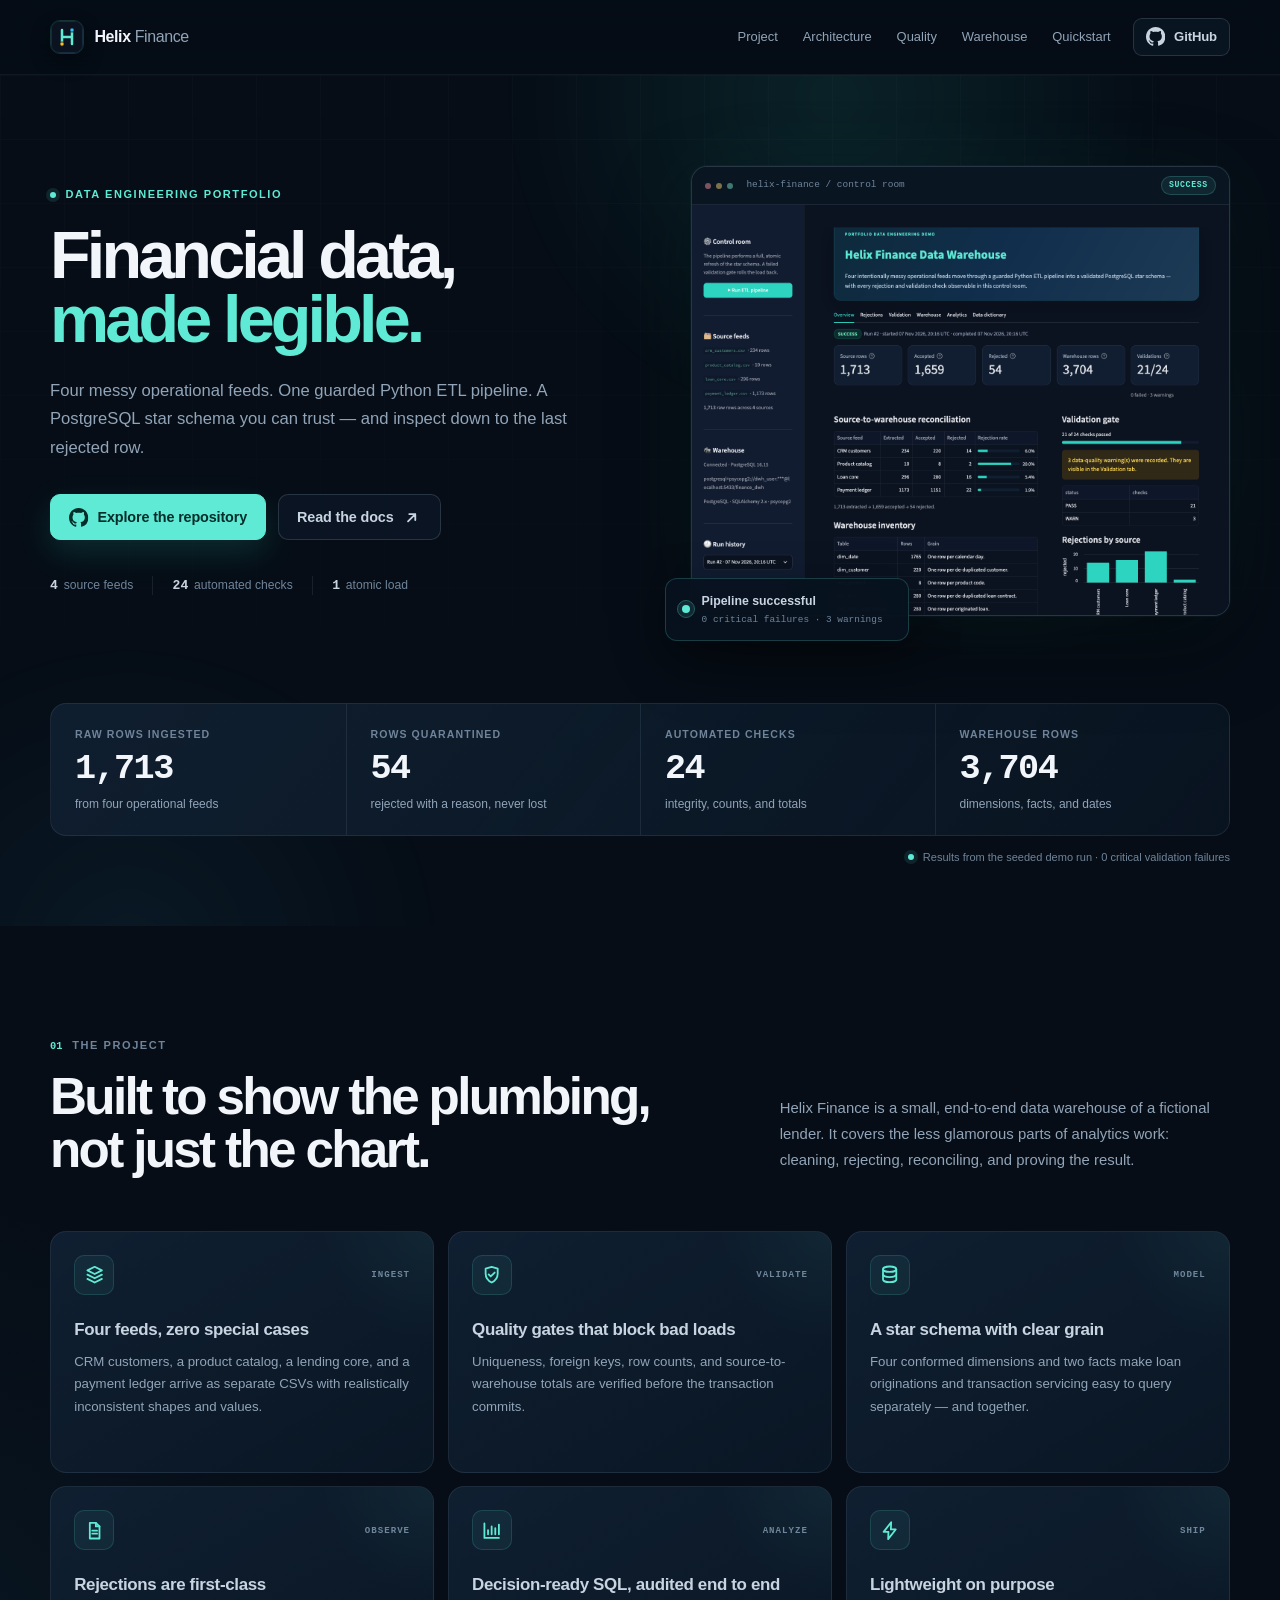
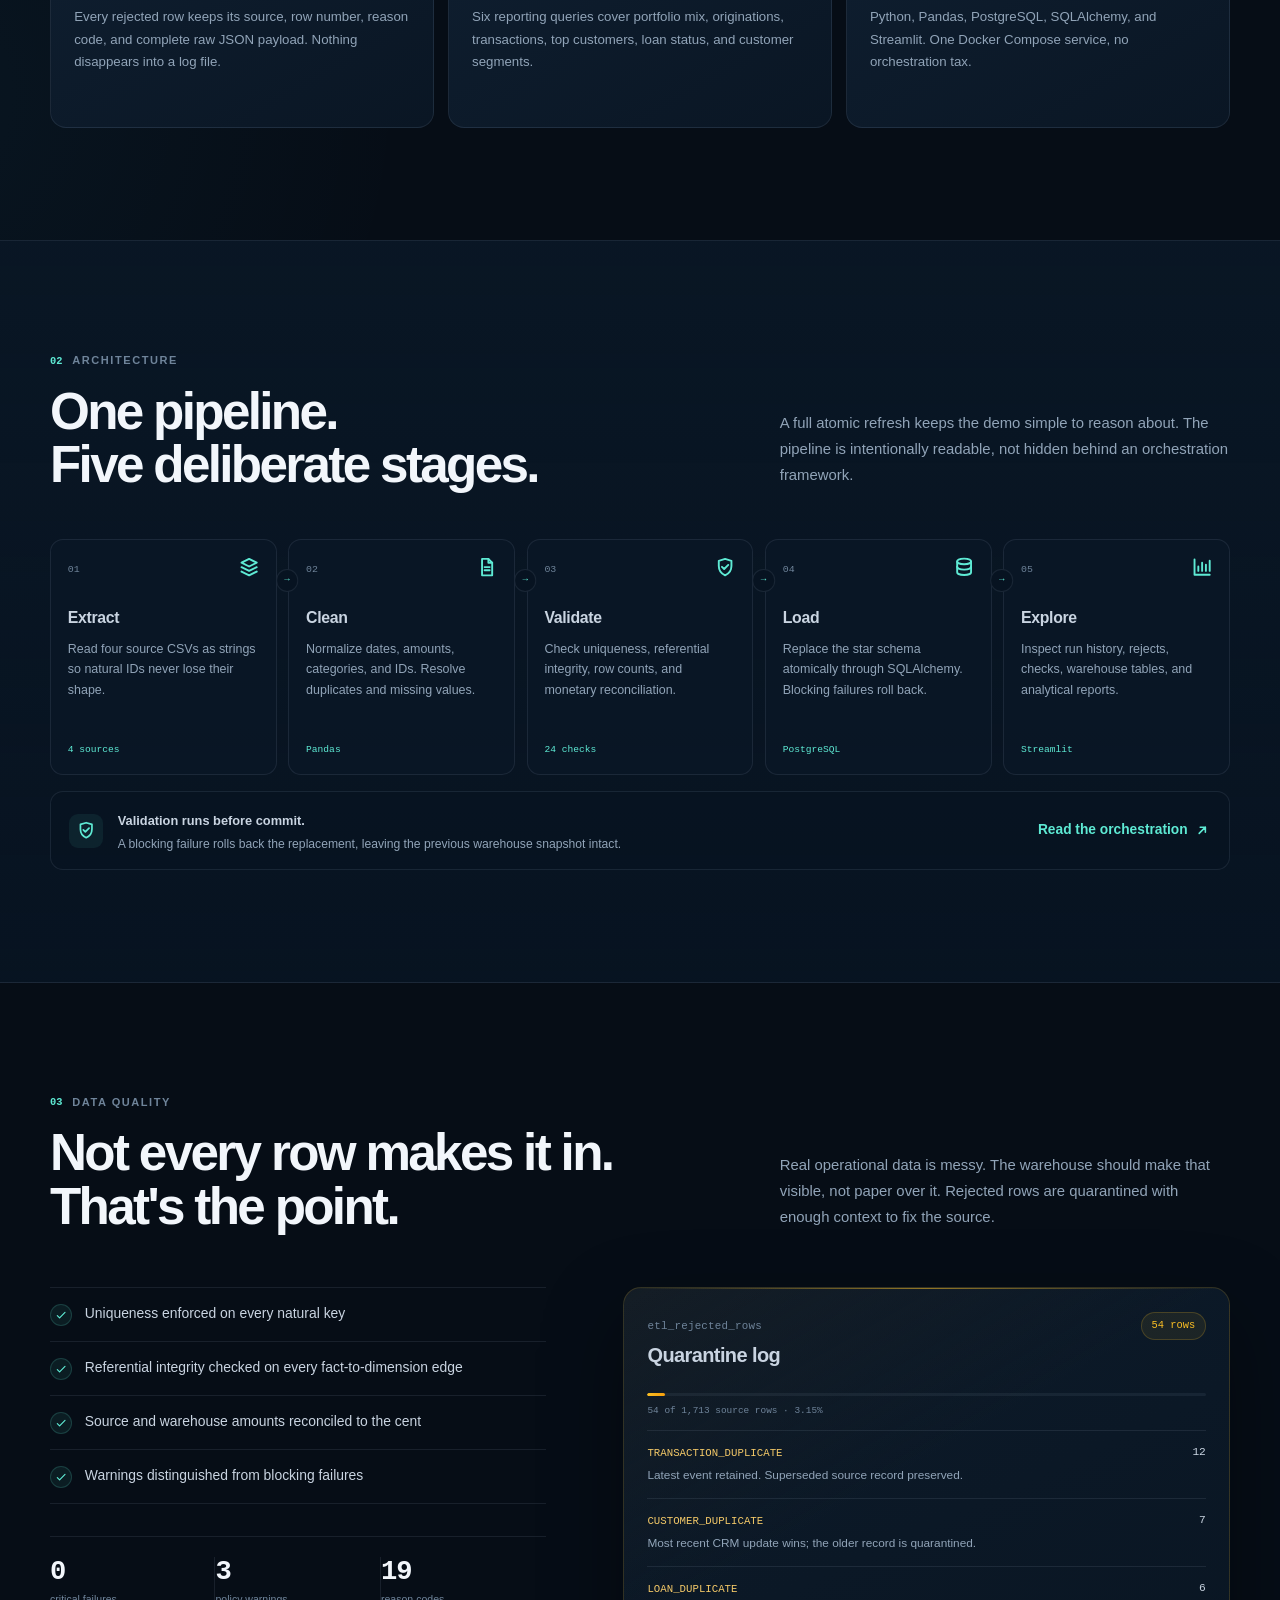
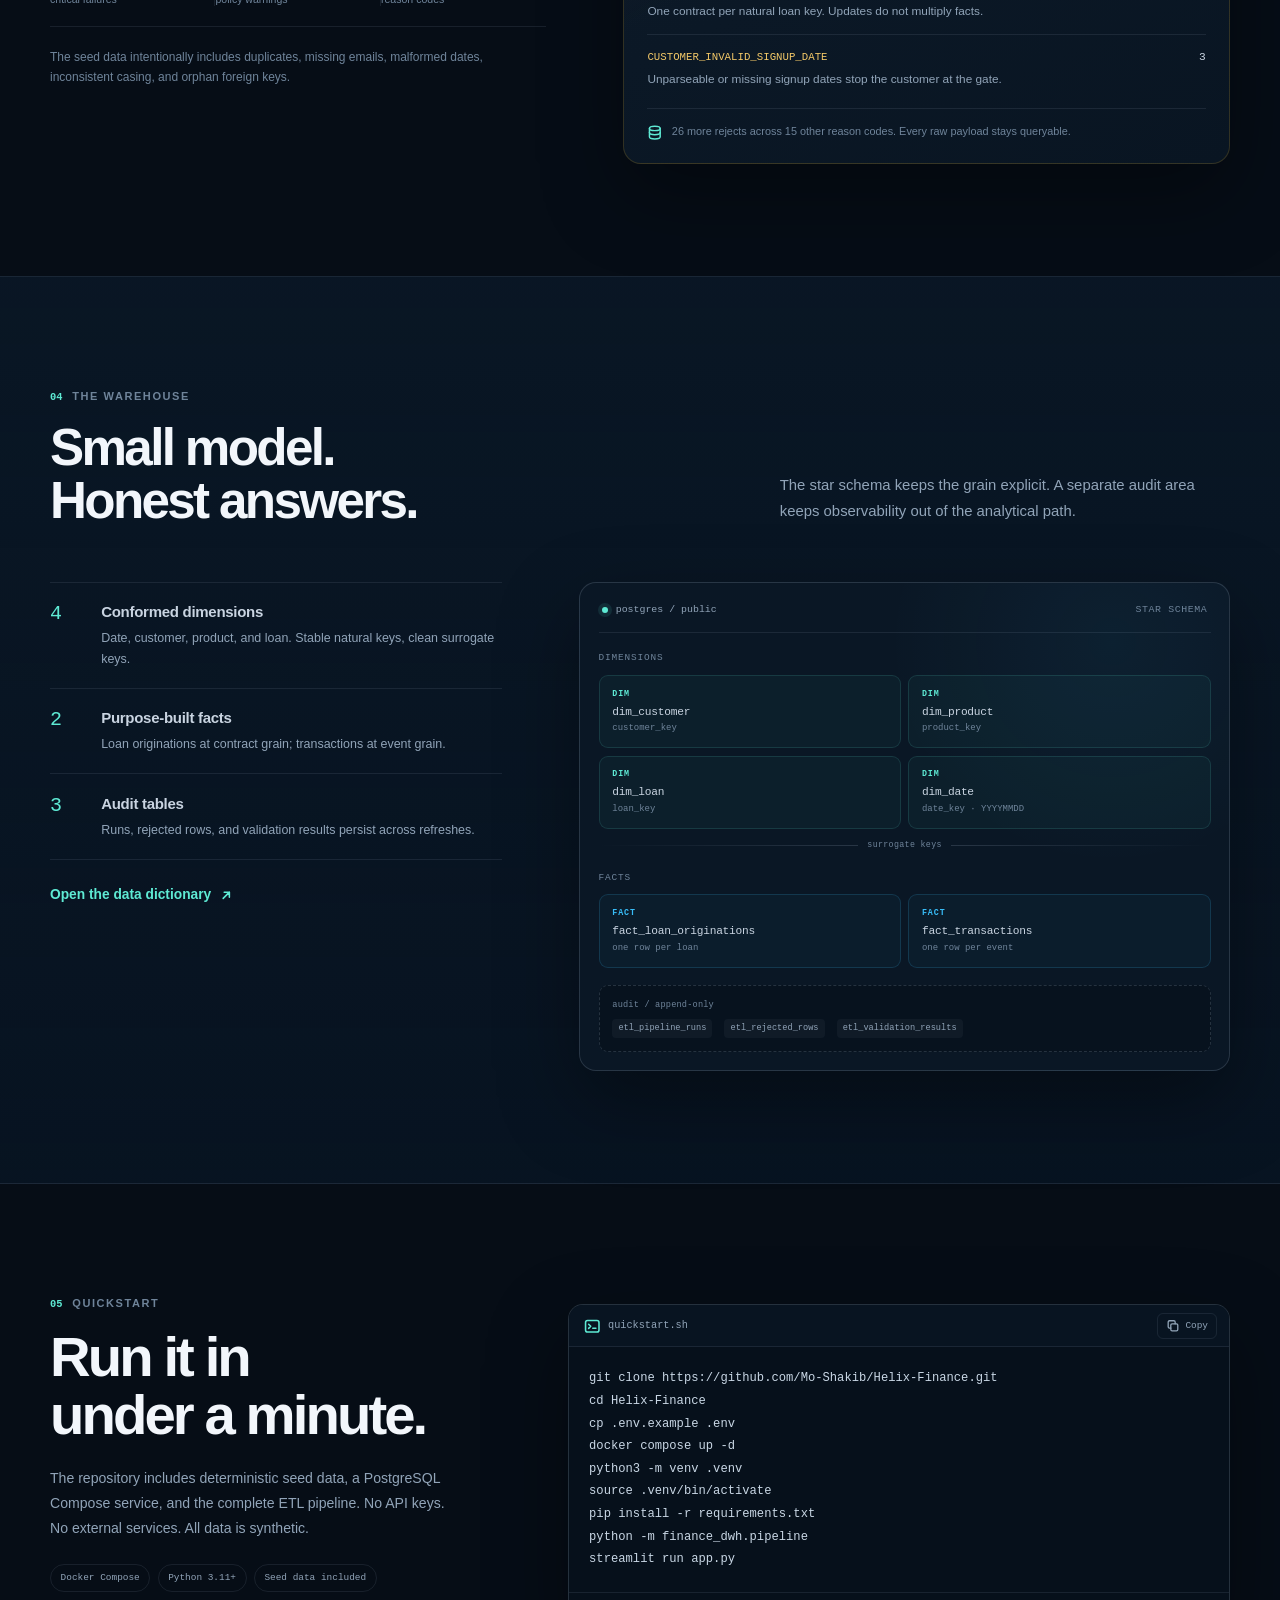
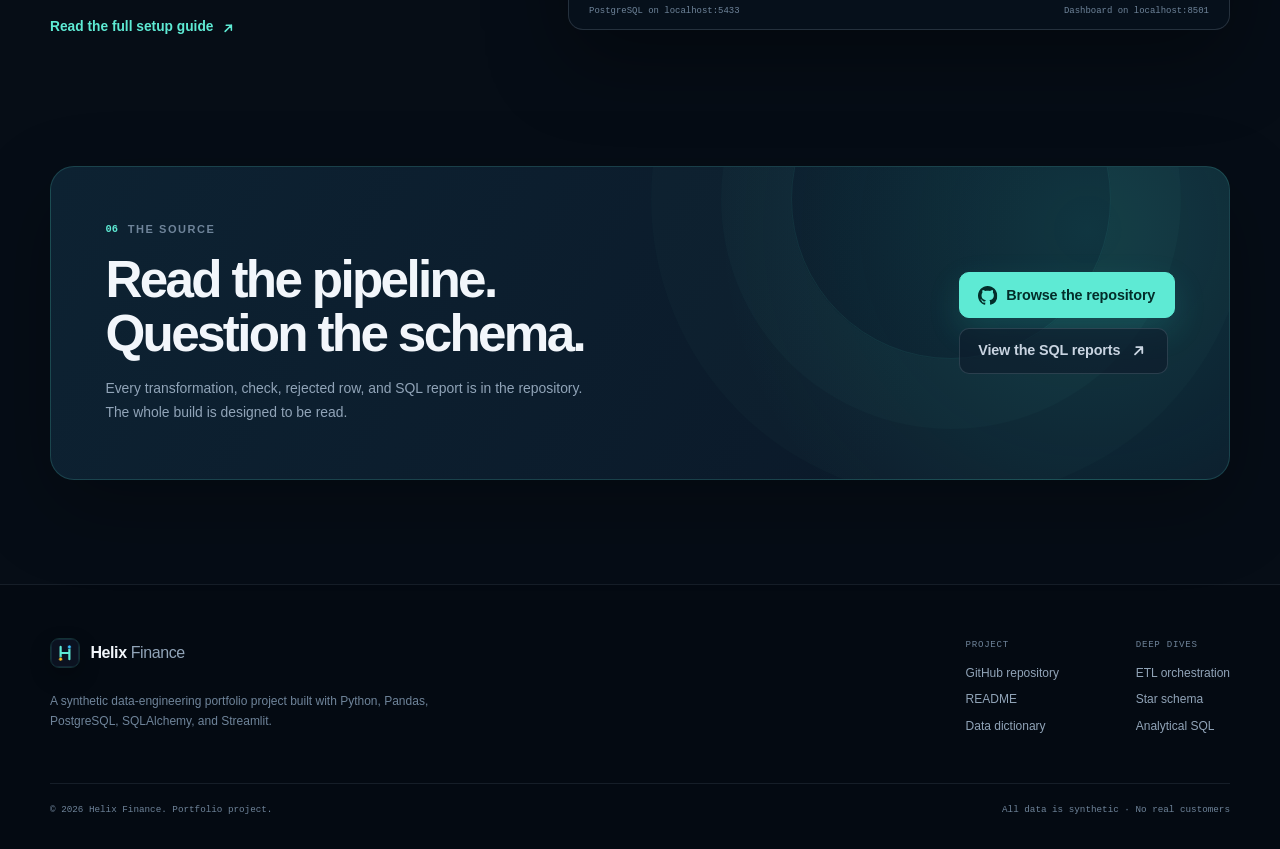
==== landing/index.html @ 5468617c "feat: add Cloudflare Pages landing page" ====
<!DOCTYPE html>
<html lang="en">
  <head>
    <meta charset="utf-8">
    <meta name="viewport" content="width=device-width, initial-scale=1">
    <meta name="theme-color" content="#060d16">
    <title>Helix Finance — A Mini Data Warehouse &amp; ETL Pipeline</title>
    <meta
      name="description"
      content="A portfolio data-engineering project that turns four messy financial data feeds into a validated PostgreSQL star schema, with a complete audit trail and a Streamlit control room."
    >
    <meta property="og:type" content="website">
    <meta property="og:title" content="Helix Finance — Financial data, made legible">
    <meta
      property="og:description"
      content="Four noisy CSV feeds. One guarded Python ETL pipeline. A PostgreSQL star schema you can inspect down to the last rejected row."
    >
    <meta property="og:image" content="https://raw.githubusercontent.com/Mo-Shakib/Helix-Finance/main/docs/dashboard.png">
    <meta property="og:image:alt" content="Helix Finance data warehouse dashboard">
    <meta name="twitter:card" content="summary_large_image">
    <meta name="twitter:image" content="https://raw.githubusercontent.com/Mo-Shakib/Helix-Finance/main/docs/dashboard.png">
    <link rel="icon" href="assets/favicon.svg" type="image/svg+xml">
    <link rel="manifest" href="site.webmanifest">
    <link rel="stylesheet" href="styles.css">
    <script src="script.js" defer></script>
  </head>
  <body>
    <a class="skip-link" href="#main">Skip to content</a>

    <svg class="svg-sprite" aria-hidden="true" xmlns="http://www.w3.org/2000/svg">
      <symbol id="icon-arrow-up-right" viewBox="0 0 16 16">
        <path d="M5 11 11 5M6 5h5v5" />
      </symbol>
      <symbol id="icon-arrow-right" viewBox="0 0 16 16">
        <path d="M3 8h10M9 4l4 4-4 4" />
      </symbol>
      <symbol id="icon-github" viewBox="0 0 16 16">
        <path
          fill="currentColor"
          stroke="none"
          d="M8 0C3.58 0 0 3.58 0 8c0 3.54 2.29 6.53 5.47 7.59.4.07.55-.17.55-.38 0-.19-.01-.82-.01-1.49-2.01.37-2.53-.49-2.69-.94-.09-.23-.48-.94-.82-1.13-.28-.15-.68-.52-.01-.53.63-.01 1.08.58 1.23.82.72 1.21 1.87.87 2.33.66.07-.52.28-.87.51-1.07-1.78-.2-3.64-.89-3.64-3.95 0-.87.31-1.59.82-2.15-.08-.2-.36-1.02.08-2.12 0 0 .67-.21 2.2.82.64-.18 1.32-.27 2-.27s1.36.09 2 .27c1.53-1.04 2.2-.82 2.2-.82.44 1.1.16 1.92.08 2.12.51.56.82 1.28.82 2.15 0 3.07-1.87 3.75-3.65 3.95.29.25.54.73.54 1.48 0 1.07-.01 1.93-.01 2.2 0 .21.15.46.55.38A8.012 8.012 0 0 0 16 8c0-4.42-3.58-8-8-8Z"
        />
      </symbol>
      <symbol id="icon-check" viewBox="0 0 16 16">
        <path d="m3 8.5 3 3 7-7" />
      </symbol>
      <symbol id="icon-layers" viewBox="0 0 16 16">
        <path d="m8 1.5 6 3-6 3-6-3 6-3Z" />
        <path d="m2 8 6 3 6-3M2 11.5l6 3 6-3" />
      </symbol>
      <symbol id="icon-database" viewBox="0 0 16 16">
        <ellipse cx="8" cy="3.5" rx="5.5" ry="2.25" />
        <path d="M2.5 3.5v4.25c0 1.24 2.46 2.25 5.5 2.25s5.5-1.01 5.5-2.25V3.5" />
        <path d="M2.5 7.75v4.25c0 1.24 2.46 2.25 5.5 2.25s5.5-1.01 5.5-2.25V7.75" />
      </symbol>
      <symbol id="icon-shield" viewBox="0 0 16 16">
        <path d="M8 1.5 13 3v4.1c0 3.3-2.08 6.09-5 7.4-2.92-1.31-5-4.1-5-7.4V3l5-1.5Z" />
        <path d="m5.5 7.75 1.75 1.75 3.25-3.25" />
      </symbol>
      <symbol id="icon-chart" viewBox="0 0 16 16">
        <path d="M2 14V2M2 14h12" />
        <path d="M5 11V7.5M8 11V4.5M11 11V6M14 11V3" />
      </symbol>
      <symbol id="icon-file" viewBox="0 0 16 16">
        <path d="M4 1.5h5l3 3v10H4v-13Z" />
        <path d="M9 1.5v3h3M6 8h4M6 10.5h4" />
      </symbol>
      <symbol id="icon-bolt" viewBox="0 0 16 16">
        <path d="M9.25 1 3 9h4l-.25 6L13 7H9l.25-6Z" />
      </symbol>
      <symbol id="icon-copy" viewBox="0 0 16 16">
        <rect x="5.5" y="5.5" width="8" height="8" rx="1.5" />
        <path d="M10.5 5.5v-2a1.5 1.5 0 0 0-1.5-1.5H4a1.5 1.5 0 0 0-1.5 1.5V9A1.5 1.5 0 0 0 4 10.5h1.5" />
      </symbol>
      <symbol id="icon-terminal" viewBox="0 0 16 16">
        <rect x="1.5" y="2.5" width="13" height="11" rx="2" />
        <path d="m4.5 6 2 2-2 2M8.5 10h3" />
      </symbol>
    </svg>

    <header class="site-header" data-site-header>
      <div class="container nav">
        <a class="brand" href="#top" aria-label="Helix Finance home">
          <img class="brand__mark" src="assets/favicon.svg" width="34" height="34" alt="">
          <span class="brand__name">Helix <span>Finance</span></span>
        </a>

        <nav class="nav__links" aria-label="Primary navigation">
          <a href="#project">Project</a>
          <a href="#architecture">Architecture</a>
          <a href="#quality">Quality</a>
          <a href="#warehouse">Warehouse</a>
          <a href="#quickstart">Quickstart</a>
        </nav>

        <a
          class="button button--compact button--outline"
          href="https://github.com/Mo-Shakib/Helix-Finance"
          target="_blank"
          rel="noopener noreferrer"
        >
          <svg class="icon" aria-hidden="true"><use href="#icon-github"></use></svg>
          GitHub
        </a>
      </div>
    </header>

    <main id="main">
      <section class="hero" id="top" aria-labelledby="hero-title">
        <div class="hero__grid-bg" aria-hidden="true"></div>
        <div class="hero__glow hero__glow--one" aria-hidden="true"></div>
        <div class="hero__glow hero__glow--two" aria-hidden="true"></div>

        <div class="container hero__layout">
          <div class="hero__copy">
            <p class="eyebrow">
              <span class="eyebrow__dot" aria-hidden="true"></span>
              Data engineering portfolio
            </p>
            <h1 id="hero-title">Financial data,<br><span>made legible.</span></h1>
            <p class="hero__lede">
              Four messy operational feeds. One guarded Python ETL pipeline.
              A PostgreSQL star schema you can trust — and inspect down to the
              last rejected row.
            </p>

            <div class="hero__actions">
              <a
                class="button button--primary"
                href="https://github.com/Mo-Shakib/Helix-Finance"
                target="_blank"
                rel="noopener noreferrer"
              >
                <svg class="icon" aria-hidden="true"><use href="#icon-github"></use></svg>
                Explore the repository
              </a>
              <a
                class="button button--outline"
                href="https://github.com/Mo-Shakib/Helix-Finance/blob/main/README.md"
                target="_blank"
                rel="noopener noreferrer"
              >
                Read the docs
                <svg class="icon" aria-hidden="true"><use href="#icon-arrow-up-right"></use></svg>
              </a>
            </div>

            <ul class="hero__meta" aria-label="Project highlights">
              <li><strong>4</strong> source feeds</li>
              <li><strong>24</strong> automated checks</li>
              <li><strong>1</strong> atomic load</li>
            </ul>
          </div>

          <div class="hero__visual">
            <div class="hero__visual-glow" aria-hidden="true"></div>
            <div class="browser-frame">
              <div class="browser-frame__bar">
                <span class="window-dots" aria-hidden="true"><i></i><i></i><i></i></span>
                <span class="browser-frame__url">helix-finance / control room</span>
                <span class="browser-frame__badge">SUCCESS</span>
              </div>
              <div class="browser-frame__shot">
                <img
                  src="assets/dashboard.png"
                  width="1440"
                  height="1100"
                  alt="Helix Finance dashboard with pipeline metrics, validation status, source reconciliation, and warehouse inventory."
                  fetchpriority="high"
                >
              </div>
            </div>
            <div class="floating-status">
              <span class="floating-status__pulse" aria-hidden="true"></span>
              <span>
                <strong>Pipeline successful</strong>
                <small>0 critical failures · 3 warnings</small>
              </span>
            </div>
          </div>
        </div>

        <div class="container">
          <dl class="metrics">
            <div class="metric">
              <dt>Raw rows ingested</dt>
              <dd>
                <span class="metric__value">1,713</span>
                <span class="metric__caption">from four operational feeds</span>
              </dd>
            </div>
            <div class="metric">
              <dt>Rows quarantined</dt>
              <dd>
                <span class="metric__value">54</span>
                <span class="metric__caption">rejected with a reason, never lost</span>
              </dd>
            </div>
            <div class="metric">
              <dt>Automated checks</dt>
              <dd>
                <span class="metric__value">24</span>
                <span class="metric__caption">integrity, counts, and totals</span>
              </dd>
            </div>
            <div class="metric">
              <dt>Warehouse rows</dt>
              <dd>
                <span class="metric__value">3,704</span>
                <span class="metric__caption">dimensions, facts, and dates</span>
              </dd>
            </div>
          </dl>
          <p class="metrics__note">
            <span class="status-dot" aria-hidden="true"></span>
            Results from the seeded demo run · 0 critical validation failures
          </p>
        </div>
      </section>

      <section class="section" id="project" aria-labelledby="project-title">
        <div class="container">
          <div class="section-heading">
            <div>
              <p class="kicker"><span>01</span> The project</p>
              <h2 id="project-title">Built to show the plumbing,<br>not just the chart.</h2>
            </div>
            <p class="section-heading__intro">
              Helix Finance is a small, end-to-end data warehouse of a fictional
              lender. It covers the less glamorous parts of analytics work:
              cleaning, rejecting, reconciling, and proving the result.
            </p>
          </div>

          <div class="feature-grid">
            <article class="feature">
              <div class="feature__top">
                <span class="feature__icon"><svg class="icon" aria-hidden="true"><use href="#icon-layers"></use></svg></span>
                <span class="feature__tag">Ingest</span>
              </div>
              <h3>Four feeds, zero special cases</h3>
              <p>
                CRM customers, a product catalog, a lending core, and a payment
                ledger arrive as separate CSVs with realistically inconsistent
                shapes and values.
              </p>
            </article>

            <article class="feature">
              <div class="feature__top">
                <span class="feature__icon"><svg class="icon" aria-hidden="true"><use href="#icon-shield"></use></svg></span>
                <span class="feature__tag">Validate</span>
              </div>
              <h3>Quality gates that block bad loads</h3>
              <p>
                Uniqueness, foreign keys, row counts, and source-to-warehouse
                totals are verified before the transaction commits.
              </p>
            </article>

            <article class="feature">
              <div class="feature__top">
                <span class="feature__icon"><svg class="icon" aria-hidden="true"><use href="#icon-database"></use></svg></span>
                <span class="feature__tag">Model</span>
              </div>
              <h3>A star schema with clear grain</h3>
              <p>
                Four conformed dimensions and two facts make loan originations
                and transaction servicing easy to query separately — and together.
              </p>
            </article>

            <article class="feature">
              <div class="feature__top">
                <span class="feature__icon"><svg class="icon" aria-hidden="true"><use href="#icon-file"></use></svg></span>
                <span class="feature__tag">Observe</span>
              </div>
              <h3>Rejections are first-class</h3>
              <p>
                Every rejected row keeps its source, row number, reason code, and
                complete raw JSON payload. Nothing disappears into a log file.
              </p>
            </article>

            <article class="feature">
              <div class="feature__top">
                <span class="feature__icon"><svg class="icon" aria-hidden="true"><use href="#icon-chart"></use></svg></span>
                <span class="feature__tag">Analyze</span>
              </div>
              <h3>Decision-ready SQL, audited end to end</h3>
              <p>
                Six reporting queries cover portfolio mix, originations,
                transactions, top customers, loan status, and customer segments.
              </p>
            </article>

            <article class="feature">
              <div class="feature__top">
                <span class="feature__icon"><svg class="icon" aria-hidden="true"><use href="#icon-bolt"></use></svg></span>
                <span class="feature__tag">Ship</span>
              </div>
              <h3>Lightweight on purpose</h3>
              <p>
                Python, Pandas, PostgreSQL, SQLAlchemy, and Streamlit. One Docker
                Compose service, no orchestration tax.
              </p>
            </article>
          </div>
        </div>
      </section>

      <section class="section section--band" id="architecture" aria-labelledby="architecture-title">
        <div class="container">
          <div class="section-heading section-heading--compact">
            <div>
              <p class="kicker"><span>02</span> Architecture</p>
              <h2 id="architecture-title">One pipeline.<br>Five deliberate stages.</h2>
            </div>
            <p class="section-heading__intro">
              A full atomic refresh keeps the demo simple to reason about. The
              pipeline is intentionally readable, not hidden behind an
              orchestration framework.
            </p>
          </div>

          <ol class="pipeline" aria-label="ETL pipeline stages">
            <li class="stage">
              <div class="stage__top">
                <span class="stage__number">01</span>
                <span class="stage__icon"><svg class="icon" aria-hidden="true"><use href="#icon-layers"></use></svg></span>
              </div>
              <h3>Extract</h3>
              <p>Read four source CSVs as strings so natural IDs never lose their shape.</p>
              <span class="stage__meta">4 sources</span>
            </li>
            <li class="stage">
              <div class="stage__top">
                <span class="stage__number">02</span>
                <span class="stage__icon"><svg class="icon" aria-hidden="true"><use href="#icon-file"></use></svg></span>
              </div>
              <h3>Clean</h3>
              <p>Normalize dates, amounts, categories, and IDs. Resolve duplicates and missing values.</p>
              <span class="stage__meta">Pandas</span>
            </li>
            <li class="stage">
              <div class="stage__top">
                <span class="stage__number">03</span>
                <span class="stage__icon"><svg class="icon" aria-hidden="true"><use href="#icon-shield"></use></svg></span>
              </div>
              <h3>Validate</h3>
              <p>Check uniqueness, referential integrity, row counts, and monetary reconciliation.</p>
              <span class="stage__meta">24 checks</span>
            </li>
            <li class="stage">
              <div class="stage__top">
                <span class="stage__number">04</span>
                <span class="stage__icon"><svg class="icon" aria-hidden="true"><use href="#icon-database"></use></svg></span>
              </div>
              <h3>Load</h3>
              <p>Replace the star schema atomically through SQLAlchemy. Blocking failures roll back.</p>
              <span class="stage__meta">PostgreSQL</span>
            </li>
            <li class="stage">
              <div class="stage__top">
                <span class="stage__number">05</span>
                <span class="stage__icon"><svg class="icon" aria-hidden="true"><use href="#icon-chart"></use></svg></span>
              </div>
              <h3>Explore</h3>
              <p>Inspect run history, rejects, checks, warehouse tables, and analytical reports.</p>
              <span class="stage__meta">Streamlit</span>
            </li>
          </ol>

          <div class="integrity-note">
            <span class="integrity-note__icon">
              <svg class="icon" aria-hidden="true"><use href="#icon-shield"></use></svg>
            </span>
            <div>
              <strong>Validation runs before commit.</strong>
              <p>A blocking failure rolls back the replacement, leaving the previous warehouse snapshot intact.</p>
            </div>
            <a
              class="text-link"
              href="https://github.com/Mo-Shakib/Helix-Finance/blob/main/finance_dwh/pipeline.py"
              target="_blank"
              rel="noopener noreferrer"
            >
              Read the orchestration
              <svg class="icon" aria-hidden="true"><use href="#icon-arrow-up-right"></use></svg>
            </a>
          </div>
        </div>
      </section>

      <section class="section" id="quality" aria-labelledby="quality-title">
        <div class="container">
          <div class="section-heading">
            <div>
              <p class="kicker"><span>03</span> Data quality</p>
              <h2 id="quality-title">Not every row makes it in.<br>That's the point.</h2>
            </div>
            <p class="section-heading__intro">
              Real operational data is messy. The warehouse should make that
              visible, not paper over it. Rejected rows are quarantined with
              enough context to fix the source.
            </p>
          </div>

          <div class="quality-layout">
            <div class="quality-copy">
              <ul class="checklist">
                <li>
                  <span class="checklist__mark"><svg class="icon" aria-hidden="true"><use href="#icon-check"></use></svg></span>
                  <span>Uniqueness enforced on every natural key</span>
                </li>
                <li>
                  <span class="checklist__mark"><svg class="icon" aria-hidden="true"><use href="#icon-check"></use></svg></span>
                  <span>Referential integrity checked on every fact-to-dimension edge</span>
                </li>
                <li>
                  <span class="checklist__mark"><svg class="icon" aria-hidden="true"><use href="#icon-check"></use></svg></span>
                  <span>Source and warehouse amounts reconciled to the cent</span>
                </li>
                <li>
                  <span class="checklist__mark"><svg class="icon" aria-hidden="true"><use href="#icon-check"></use></svg></span>
                  <span>Warnings distinguished from blocking failures</span>
                </li>
              </ul>

              <div class="quality-stats">
                <div>
                  <strong>0</strong>
                  <span>critical failures</span>
                </div>
                <div>
                  <strong>3</strong>
                  <span>policy warnings</span>
                </div>
                <div>
                  <strong>19</strong>
                  <span>reason codes</span>
                </div>
              </div>

              <p class="quality-caption">
                The seed data intentionally includes duplicates, missing emails,
                malformed dates, inconsistent casing, and orphan foreign keys.
              </p>
            </div>

            <aside class="quarantine" aria-label="Rejected row summary">
              <div class="quarantine__header">
                <div>
                  <span class="mono-label">etl_rejected_rows</span>
                  <h3>Quarantine log</h3>
                </div>
                <span class="quarantine__count">54 rows</span>
              </div>

              <div class="quarantine__meter">
                <span></span>
              </div>
              <p class="quarantine__meter-label">54 of 1,713 source rows · 3.15%</p>

              <ul class="reject-list">
                <li>
                  <div class="reject-list__row">
                    <code>TRANSACTION_DUPLICATE</code>
                    <span>12</span>
                  </div>
                  <p>Latest event retained. Superseded source record preserved.</p>
                </li>
                <li>
                  <div class="reject-list__row">
                    <code>CUSTOMER_DUPLICATE</code>
                    <span>7</span>
                  </div>
                  <p>Most recent CRM update wins; the older record is quarantined.</p>
                </li>
                <li>
                  <div class="reject-list__row">
                    <code>LOAN_DUPLICATE</code>
                    <span>6</span>
                  </div>
                  <p>One contract per natural loan key. Updates do not multiply facts.</p>
                </li>
                <li>
                  <div class="reject-list__row">
                    <code>CUSTOMER_INVALID_SIGNUP_DATE</code>
                    <span>3</span>
                  </div>
                  <p>Unparseable or missing signup dates stop the customer at the gate.</p>
                </li>
              </ul>

              <div class="quarantine__footer">
                <svg class="icon" aria-hidden="true"><use href="#icon-database"></use></svg>
                <span>26 more rejects across 15 other reason codes. Every raw payload stays queryable.</span>
              </div>
            </aside>
          </div>
        </div>
      </section>

      <section class="section section--band" id="warehouse" aria-labelledby="warehouse-title">
        <div class="container">
          <div class="section-heading">
            <div>
              <p class="kicker"><span>04</span> The warehouse</p>
              <h2 id="warehouse-title">Small model.<br>Honest answers.</h2>
            </div>
            <p class="section-heading__intro">
              The star schema keeps the grain explicit. A separate audit area
              keeps observability out of the analytical path.
            </p>
          </div>

          <div class="warehouse-layout">
            <div class="warehouse-copy">
              <div class="warehouse-stat">
                <span class="warehouse-stat__number">4</span>
                <div>
                  <h3>Conformed dimensions</h3>
                  <p>Date, customer, product, and loan. Stable natural keys, clean surrogate keys.</p>
                </div>
              </div>
              <div class="warehouse-stat">
                <span class="warehouse-stat__number">2</span>
                <div>
                  <h3>Purpose-built facts</h3>
                  <p>Loan originations at contract grain; transactions at event grain.</p>
                </div>
              </div>
              <div class="warehouse-stat">
                <span class="warehouse-stat__number">3</span>
                <div>
                  <h3>Audit tables</h3>
                  <p>Runs, rejected rows, and validation results persist across refreshes.</p>
                </div>
              </div>

              <a
                class="text-link"
                href="https://github.com/Mo-Shakib/Helix-Finance/blob/main/docs/data_dictionary.md"
                target="_blank"
                rel="noopener noreferrer"
              >
                Open the data dictionary
                <svg class="icon" aria-hidden="true"><use href="#icon-arrow-up-right"></use></svg>
              </a>
            </div>

            <div class="schema-board">
              <div class="schema-board__bar">
                <span><span class="status-dot" aria-hidden="true"></span> postgres / public</span>
                <span class="schema-board__bar-label">star schema</span>
              </div>

              <p class="schema-board__label">Dimensions</p>
              <div class="schema-dims">
                <div class="schema-node">
                  <span class="schema-node__kind">DIM</span>
                  <strong>dim_customer</strong>
                  <small>customer_key</small>
                </div>
                <div class="schema-node">
                  <span class="schema-node__kind">DIM</span>
                  <strong>dim_product</strong>
                  <small>product_key</small>
                </div>
                <div class="schema-node">
                  <span class="schema-node__kind">DIM</span>
                  <strong>dim_loan</strong>
                  <small>loan_key</small>
                </div>
                <div class="schema-node">
                  <span class="schema-node__kind">DIM</span>
                  <strong>dim_date</strong>
                  <small>date_key · YYYYMMDD</small>
                </div>
              </div>

              <div class="schema-join">
                <span aria-hidden="true"></span>
                <em>surrogate keys</em>
                <span aria-hidden="true"></span>
              </div>

              <p class="schema-board__label">Facts</p>
              <div class="schema-facts">
                <div class="schema-node schema-node--fact">
                  <span class="schema-node__kind">FACT</span>
                  <strong>fact_loan_originations</strong>
                  <small>one row per loan</small>
                </div>
                <div class="schema-node schema-node--fact">
                  <span class="schema-node__kind">FACT</span>
                  <strong>fact_transactions</strong>
                  <small>one row per event</small>
                </div>
              </div>

              <div class="schema-audit">
                <span class="mono-label">audit / append-only</span>
                <span>etl_pipeline_runs</span>
                <span>etl_rejected_rows</span>
                <span>etl_validation_results</span>
              </div>
            </div>
          </div>
        </div>
      </section>

      <section class="section" id="quickstart" aria-labelledby="quickstart-title">
        <div class="container quickstart">
          <div class="quickstart__copy">
            <p class="kicker"><span>05</span> Quickstart</p>
            <h2 id="quickstart-title">Run it in<br>under a minute.</h2>
            <p>
              The repository includes deterministic seed data, a PostgreSQL
              Compose service, and the complete ETL pipeline. No API keys. No
              external services. All data is synthetic.
            </p>
            <ul class="quick-facts">
              <li>Docker Compose</li>
              <li>Python 3.11+</li>
              <li>Seed data included</li>
            </ul>
            <a
              class="text-link"
              href="https://github.com/Mo-Shakib/Helix-Finance/blob/main/README.md"
              target="_blank"
              rel="noopener noreferrer"
            >
              Read the full setup guide
              <svg class="icon" aria-hidden="true"><use href="#icon-arrow-up-right"></use></svg>
            </a>
          </div>

          <div class="terminal">
            <div class="terminal__bar">
              <span class="terminal__title">
                <svg class="icon" aria-hidden="true"><use href="#icon-terminal"></use></svg>
                quickstart.sh
              </span>
              <button class="copy-button" type="button" data-copy-target="quickstart-code">
                <svg class="icon" aria-hidden="true"><use href="#icon-copy"></use></svg>
                <span>Copy</span>
              </button>
            </div>
            <pre><code id="quickstart-code">git clone https://github.com/Mo-Shakib/Helix-Finance.git
cd Helix-Finance
cp .env.example .env
docker compose up -d
python3 -m venv .venv
source .venv/bin/activate
pip install -r requirements.txt
python -m finance_dwh.pipeline
streamlit run app.py</code></pre>
            <div class="terminal__footer">
              <span>PostgreSQL on localhost:5433</span>
              <span>Dashboard on localhost:8501</span>
            </div>
            <span class="sr-only" role="status" aria-live="polite" data-copy-status></span>
          </div>
        </div>
      </section>

      <section class="cta" aria-labelledby="cta-title">
        <div class="container">
          <div class="cta__panel">
            <div class="cta__glow" aria-hidden="true"></div>
            <div class="cta__copy">
              <p class="kicker"><span>06</span> The source</p>
              <h2 id="cta-title">Read the pipeline.<br>Question the schema.</h2>
              <p>
                Every transformation, check, rejected row, and SQL report is in
                the repository. The whole build is designed to be read.
              </p>
            </div>
            <div class="cta__actions">
              <a
                class="button button--primary"
                href="https://github.com/Mo-Shakib/Helix-Finance"
                target="_blank"
                rel="noopener noreferrer"
              >
                <svg class="icon" aria-hidden="true"><use href="#icon-github"></use></svg>
                Browse the repository
              </a>
              <a
                class="button button--outline"
                href="https://github.com/Mo-Shakib/Helix-Finance/blob/main/sql/analytics_queries.sql"
                target="_blank"
                rel="noopener noreferrer"
              >
                View the SQL reports
                <svg class="icon" aria-hidden="true"><use href="#icon-arrow-up-right"></use></svg>
              </a>
            </div>
          </div>
        </div>
      </section>
    </main>

    <footer class="site-footer">
      <div class="container footer__grid">
        <div class="footer__brand">
          <a class="brand" href="#top" aria-label="Back to top">
            <img class="brand__mark" src="assets/favicon.svg" width="30" height="30" alt="">
            <span class="brand__name">Helix <span>Finance</span></span>
          </a>
          <p>A synthetic data-engineering portfolio project built with Python, Pandas, PostgreSQL, SQLAlchemy, and Streamlit.</p>
        </div>

        <nav class="footer__links" aria-label="Footer navigation">
          <div>
            <span class="footer__label">Project</span>
            <a href="https://github.com/Mo-Shakib/Helix-Finance" target="_blank" rel="noopener noreferrer">GitHub repository</a>
            <a href="https://github.com/Mo-Shakib/Helix-Finance/blob/main/README.md" target="_blank" rel="noopener noreferrer">README</a>
            <a href="https://github.com/Mo-Shakib/Helix-Finance/blob/main/docs/data_dictionary.md" target="_blank" rel="noopener noreferrer">Data dictionary</a>
          </div>
          <div>
            <span class="footer__label">Deep dives</span>
            <a href="https://github.com/Mo-Shakib/Helix-Finance/blob/main/finance_dwh/pipeline.py" target="_blank" rel="noopener noreferrer">ETL orchestration</a>
            <a href="https://github.com/Mo-Shakib/Helix-Finance/blob/main/finance_dwh/schema.py" target="_blank" rel="noopener noreferrer">Star schema</a>
            <a href="https://github.com/Mo-Shakib/Helix-Finance/blob/main/sql/analytics_queries.sql" target="_blank" rel="noopener noreferrer">Analytical SQL</a>
          </div>
        </nav>
      </div>

      <div class="container footer__bottom">
        <span>© <span data-current-year>2026</span> Helix Finance. Portfolio project.</span>
        <span>All data is synthetic · No real customers</span>
      </div>
    </footer>
  </body>
</html>
---- landing/styles.css ----
:root {
  --bg: #060d16;
  --bg-soft: #08121e;
  --band: #071321;
  --panel: #0c1928;
  --panel-raised: #102033;
  --panel-deep: #06101b;
  --text: #f2f6fb;
  --text-soft: #c9d4e1;
  --muted: #91a4b8;
  --muted-2: #6f849a;
  --teal: #5eead4;
  --teal-strong: #2dd4bf;
  --blue: #38bdf8;
  --amber: #fbbf24;
  --danger: #fb7185;
  --border: rgba(148, 163, 184, 0.13);
  --border-strong: rgba(148, 163, 184, 0.22);
  --font-sans: -apple-system, BlinkMacSystemFont, "SF Pro Display", "Segoe UI",
    Roboto, Helvetica, Arial, sans-serif;
  --font-mono: "SFMono-Regular", Consolas, "Liberation Mono", Menlo, monospace;
  --radius-sm: 10px;
  --radius-md: 16px;
  --radius-lg: 24px;
  --container: 1180px;
  --shadow: 0 30px 80px rgba(0, 0, 0, 0.36);
}

*,
*::before,
*::after {
  box-sizing: border-box;
}

html {
  scroll-behavior: smooth;
  scroll-padding-top: 96px;
}

body {
  margin: 0;
  min-width: 320px;
  background:
    radial-gradient(circle at 82% -12%, rgba(45, 212, 191, 0.08), transparent 36rem),
    radial-gradient(circle at -8% 30%, rgba(56, 189, 248, 0.05), transparent 32rem),
    var(--bg);
  color: var(--text);
  font-family: var(--font-sans);
  font-size: 16px;
  line-height: 1.5;
  -webkit-font-smoothing: antialiased;
  text-rendering: optimizeLegibility;
  overflow-x: hidden;
}

::selection {
  background: rgba(94, 234, 212, 0.28);
  color: var(--text);
}

h1,
h2,
h3,
p,
dl,
dd,
figure {
  margin: 0;
}

ul,
ol {
  margin: 0;
  padding: 0;
  list-style: none;
}

a {
  color: inherit;
  text-decoration: none;
}

button {
  font: inherit;
}

img {
  display: block;
  max-width: 100%;
}

code,
pre {
  font-family: var(--font-mono);
}

:focus-visible {
  outline: 2px solid var(--teal);
  outline-offset: 4px;
  border-radius: 4px;
}

.container {
  width: min(var(--container), calc(100% - 48px));
  margin-inline: auto;
}

.svg-sprite {
  position: absolute;
  width: 0;
  height: 0;
  overflow: hidden;
}

.sr-only {
  position: absolute;
  width: 1px;
  height: 1px;
  padding: 0;
  margin: -1px;
  overflow: hidden;
  clip: rect(0, 0, 0, 0);
  white-space: nowrap;
  border: 0;
}

.clipboard-helper {
  position: fixed;
  top: -1000px;
  left: -1000px;
  width: 1px;
  height: 1px;
  opacity: 0;
  pointer-events: none;
}

.skip-link {
  position: fixed;
  top: 0.75rem;
  left: 0.75rem;
  z-index: 100;
  padding: 0.7rem 1rem;
  border-radius: 8px;
  background: var(--teal);
  color: #042f2e;
  font-weight: 700;
  transform: translateY(-160%);
  transition: transform 160ms ease;
}

.skip-link:focus {
  transform: translateY(0);
}

.icon {
  width: 1.15em;
  height: 1.15em;
  fill: none;
  stroke: currentColor;
  stroke-width: 1.5;
  stroke-linecap: round;
  stroke-linejoin: round;
  flex: 0 0 auto;
}

.mono-label {
  font-family: var(--font-mono);
  font-size: 0.68rem;
  letter-spacing: 0.02em;
  color: var(--muted-2);
}

.button {
  display: inline-flex;
  align-items: center;
  justify-content: center;
  gap: 0.55rem;
  min-height: 46px;
  padding: 0.72rem 1.15rem;
  border: 1px solid transparent;
  border-radius: var(--radius-sm);
  font-size: 0.9rem;
  font-weight: 650;
  line-height: 1.2;
  letter-spacing: -0.01em;
  white-space: nowrap;
  transition:
    transform 180ms ease,
    background-color 180ms ease,
    border-color 180ms ease,
    box-shadow 180ms ease;
}

.button:hover {
  transform: translateY(-1px);
}

.button .icon {
  font-size: 1.05rem;
}

.button--primary {
  background: var(--teal);
  border-color: var(--teal);
  color: #032d2a;
  box-shadow: 0 12px 32px rgba(45, 212, 191, 0.16);
}

.button--primary:hover {
  background: #7cf0dd;
  border-color: #7cf0dd;
  box-shadow: 0 16px 40px rgba(45, 212, 191, 0.22);
}

.button--outline {
  background: rgba(13, 27, 43, 0.62);
  border-color: var(--border-strong);
  color: var(--text-soft);
}

.button--outline:hover {
  background: rgba(20, 39, 58, 0.8);
  border-color: rgba(94, 234, 212, 0.4);
  color: var(--text);
}

.button--compact {
  min-height: 38px;
  padding: 0.5rem 0.75rem;
  font-size: 0.82rem;
  border-radius: 9px;
}

.text-link {
  display: inline-flex;
  align-items: center;
  gap: 0.4rem;
  color: var(--teal);
  font-size: 0.86rem;
  font-weight: 650;
}

.text-link .icon {
  font-size: 0.9rem;
  transition: transform 160ms ease;
}

.text-link:hover .icon {
  transform: translate(2px, -2px);
}

.status-dot {
  display: inline-block;
  width: 6px;
  height: 6px;
  border-radius: 50%;
  background: var(--teal);
  box-shadow: 0 0 0 4px rgba(94, 234, 212, 0.1);
}

/* Header */

.site-header {
  position: sticky;
  top: 0;
  z-index: 50;
  background: rgba(6, 13, 22, 0.66);
  border-bottom: 1px solid rgba(148, 163, 184, 0.08);
  backdrop-filter: blur(18px);
  -webkit-backdrop-filter: blur(18px);
  transition:
    background-color 180ms ease,
    border-color 180ms ease;
}

.site-header.is-scrolled {
  background: rgba(6, 13, 22, 0.9);
  border-bottom-color: var(--border);
}

.nav {
  display: flex;
  align-items: center;
  min-height: 74px;
  gap: 1rem;
}

.brand {
  display: inline-flex;
  align-items: center;
  gap: 0.65rem;
  flex: 0 0 auto;
}

.brand__mark {
  width: 34px;
  height: 34px;
  border-radius: 10px;
  border: 1px solid rgba(94, 234, 212, 0.18);
  box-shadow: 0 8px 20px rgba(0, 0, 0, 0.25);
}

.brand__name {
  font-size: 1rem;
  font-weight: 660;
  letter-spacing: -0.025em;
  color: var(--text);
}

.brand__name span {
  color: var(--muted);
  font-weight: 500;
}

.nav__links {
  display: flex;
  align-items: center;
  gap: 1.55rem;
  margin-left: auto;
  margin-right: 0.4rem;
}

.nav__links a {
  color: var(--muted);
  font-size: 0.81rem;
  font-weight: 500;
  transition: color 160ms ease;
}

.nav__links a:hover {
  color: var(--teal);
}

/* Hero */

.hero {
  position: relative;
  padding: 5.7rem 0 3.8rem;
  isolation: isolate;
  overflow: hidden;
}

.hero__grid-bg {
  position: absolute;
  inset: 0;
  z-index: -3;
  background-image:
    linear-gradient(rgba(148, 163, 184, 0.05) 1px, transparent 1px),
    linear-gradient(90deg, rgba(148, 163, 184, 0.05) 1px, transparent 1px);
  background-size: 64px 64px;
  mask-image: linear-gradient(to bottom, black 0%, transparent 80%);
  -webkit-mask-image: linear-gradient(to bottom, black 0%, transparent 80%);
  opacity: 0.6;
}

.hero__glow {
  position: absolute;
  z-index: -2;
  border-radius: 50%;
  filter: blur(8px);
  pointer-events: none;
}

.hero__glow--one {
  top: -20rem;
  right: 8%;
  width: 43rem;
  height: 43rem;
  background: radial-gradient(circle, rgba(45, 212, 191, 0.11), transparent 68%);
}

.hero__glow--two {
  bottom: -22rem;
  left: -12rem;
  width: 40rem;
  height: 40rem;
  background: radial-gradient(circle, rgba(56, 189, 248, 0.07), transparent 70%);
}

.hero__layout {
  display: grid;
  grid-template-columns: minmax(0, 1.04fr) minmax(0, 0.96fr);
  align-items: center;
  gap: clamp(2.4rem, 4.5vw, 4.8rem);
}

.eyebrow,
.kicker {
  display: flex;
  align-items: center;
  gap: 0.6rem;
  color: var(--teal);
  font-size: 0.69rem;
  font-weight: 700;
  letter-spacing: 0.14em;
  line-height: 1.4;
  text-transform: uppercase;
}

.eyebrow {
  margin-bottom: 1.35rem;
}

.eyebrow__dot {
  width: 6px;
  height: 6px;
  border-radius: 50%;
  background: var(--teal);
  box-shadow: 0 0 0 4px rgba(94, 234, 212, 0.11);
}

.hero h1 {
  max-width: 680px;
  font-size: clamp(3.2rem, 5.2vw, 4.9rem);
  font-weight: 650;
  line-height: 0.96;
  letter-spacing: -0.058em;
  color: var(--text);
  animation: rise-in 700ms cubic-bezier(0.22, 1, 0.36, 1) both;
}

.hero h1 span {
  color: var(--teal);
}

.hero__lede {
  max-width: 525px;
  margin-top: 1.55rem;
  color: var(--muted);
  font-size: 1.04rem;
  line-height: 1.72;
  animation: rise-in 700ms 80ms cubic-bezier(0.22, 1, 0.36, 1) both;
}

.hero__actions {
  display: flex;
  flex-wrap: wrap;
  gap: 0.7rem;
  margin-top: 2rem;
  animation: rise-in 700ms 150ms cubic-bezier(0.22, 1, 0.36, 1) both;
}

.hero__meta {
  display: flex;
  flex-wrap: wrap;
  gap: 0.75rem 1.2rem;
  margin-top: 2.2rem;
  animation: rise-in 700ms 220ms cubic-bezier(0.22, 1, 0.36, 1) both;
}

.hero__meta li {
  display: flex;
  align-items: baseline;
  gap: 0.36rem;
  padding-right: 1.2rem;
  border-right: 1px solid var(--border);
  color: var(--muted-2);
  font-size: 0.76rem;
}

.hero__meta li:last-child {
  padding-right: 0;
  border-right: 0;
}

.hero__meta strong {
  color: var(--text-soft);
  font-family: var(--font-mono);
  font-size: 0.82rem;
  font-weight: 600;
}

.hero__visual {
  position: relative;
  width: 100%;
  max-width: 590px;
  justify-self: end;
  animation: soft-in 900ms 160ms cubic-bezier(0.22, 1, 0.36, 1) both;
}

.hero__visual-glow {
  position: absolute;
  inset: 10% -8% -12% 8%;
  z-index: -1;
  border-radius: 50%;
  background: radial-gradient(ellipse, rgba(45, 212, 191, 0.16), transparent 67%);
  filter: blur(22px);
}

.browser-frame {
  position: relative;
  overflow: hidden;
  background: var(--panel);
  border: 1px solid rgba(148, 163, 184, 0.2);
  border-radius: 16px;
  box-shadow:
    var(--shadow),
    0 0 0 1px rgba(94, 234, 212, 0.04),
    0 0 90px rgba(45, 212, 191, 0.06);
}

.browser-frame__bar {
  display: flex;
  align-items: center;
  gap: 0.85rem;
  height: 38px;
  padding: 0 0.8rem;
  background: #0a1522;
  border-bottom: 1px solid var(--border);
}

.window-dots {
  display: inline-flex;
  gap: 5px;
}

.window-dots i {
  display: block;
  width: 6px;
  height: 6px;
  border-radius: 50%;
  background: #34475b;
}

.window-dots i:first-child {
  background: #7e5360;
}

.window-dots i:nth-child(2) {
  background: #7d7149;
}

.window-dots i:last-child {
  background: #3e796f;
}

.browser-frame__url {
  overflow: hidden;
  color: var(--muted-2);
  font-family: var(--font-mono);
  font-size: 0.59rem;
  text-overflow: ellipsis;
  white-space: nowrap;
}

.browser-frame__badge {
  margin-left: auto;
  padding: 0.18rem 0.45rem;
  border: 1px solid rgba(94, 234, 212, 0.2);
  border-radius: 999px;
  background: rgba(94, 234, 212, 0.08);
  color: var(--teal);
  font-family: var(--font-mono);
  font-size: 0.51rem;
  font-weight: 700;
  letter-spacing: 0.08em;
}

.browser-frame__shot {
  background: #0b1220;
}

.browser-frame__shot img {
  width: 100%;
  height: auto;
  aspect-ratio: 1440 / 1100;
  object-fit: cover;
  object-position: top center;
}

.floating-status {
  position: absolute;
  bottom: -1.55rem;
  left: -1.65rem;
  display: flex;
  align-items: center;
  gap: 0.75rem;
  min-width: 244px;
  padding: 0.82rem 1rem;
  border: 1px solid rgba(94, 234, 212, 0.2);
  border-radius: 12px;
  background: rgba(8, 19, 31, 0.94);
  box-shadow: 0 18px 50px rgba(0, 0, 0, 0.38);
  backdrop-filter: blur(14px);
  -webkit-backdrop-filter: blur(14px);
}

.floating-status__pulse {
  position: relative;
  width: 8px;
  height: 8px;
  flex: 0 0 auto;
  border-radius: 50%;
  background: var(--teal);
  box-shadow: 0 0 0 4px rgba(94, 234, 212, 0.11);
}

.floating-status__pulse::after {
  position: absolute;
  inset: -5px;
  border: 1px solid rgba(94, 234, 212, 0.35);
  border-radius: inherit;
  content: "";
  animation: pulse-ring 2.4s ease-out infinite;
}

.floating-status strong,
.floating-status small {
  display: block;
}

.floating-status strong {
  color: var(--text-soft);
  font-size: 0.77rem;
  font-weight: 650;
}

.floating-status small {
  margin-top: 0.15rem;
  color: var(--muted-2);
  font-family: var(--font-mono);
  font-size: 0.59rem;
}

.metrics {
  display: grid;
  grid-template-columns: repeat(4, 1fr);
  margin-top: 5.4rem;
  overflow: hidden;
  border: 1px solid var(--border);
  border-radius: 16px;
  background:
    linear-gradient(130deg, rgba(15, 31, 48, 0.88), rgba(8, 18, 30, 0.74)),
    var(--panel);
}

.metric {
  min-width: 0;
  padding: 1.45rem 1.5rem 1.35rem;
  border-left: 1px solid var(--border);
}

.metric:first-child {
  border-left: 0;
}

.metric dt {
  color: var(--muted-2);
  font-size: 0.66rem;
  font-weight: 650;
  letter-spacing: 0.1em;
  text-transform: uppercase;
}

.metric dd {
  margin-top: 0.4rem;
}

.metric__value {
  display: block;
  color: var(--text);
  font-family: var(--font-mono);
  font-size: clamp(1.75rem, 2.8vw, 2.2rem);
  font-weight: 600;
  line-height: 1.15;
  letter-spacing: -0.045em;
  font-variant-numeric: tabular-nums;
}

.metric__caption {
  display: block;
  margin-top: 0.42rem;
  color: var(--muted);
  font-size: 0.75rem;
  line-height: 1.45;
}

.metrics__note {
  display: flex;
  align-items: center;
  justify-content: flex-end;
  gap: 0.55rem;
  margin-top: 0.8rem;
  color: var(--muted-2);
  font-size: 0.69rem;
}

/* Shared section styles */

.section {
  position: relative;
  padding: 7rem 0;
}

.section--band {
  background:
    linear-gradient(180deg, rgba(10, 24, 38, 0.62), rgba(9, 20, 33, 0.22)),
    var(--band);
  border-top: 1px solid var(--border);
  border-bottom: 1px solid var(--border);
}

.section-heading {
  display: grid;
  grid-template-columns: minmax(0, 1.06fr) minmax(280px, 0.7fr);
  align-items: end;
  gap: 3rem;
  margin-bottom: 3.4rem;
}

.section-heading--compact {
  margin-bottom: 3rem;
}

.kicker {
  margin-bottom: 1rem;
  color: var(--muted-2);
}

.kicker span {
  color: var(--teal);
  font-family: var(--font-mono);
  font-size: 0.65rem;
  letter-spacing: 0.01em;
}

.section-heading h2,
.quickstart h2,
.cta h2 {
  color: var(--text);
  font-size: clamp(2.3rem, 4vw, 3.55rem);
  font-weight: 650;
  line-height: 1.04;
  letter-spacing: -0.052em;
}

.section-heading__intro {
  max-width: 470px;
  margin-left: auto;
  padding-bottom: 0.18rem;
  color: var(--muted);
  font-size: 0.93rem;
  line-height: 1.75;
}

/* Feature cards */

.feature-grid {
  display: grid;
  grid-template-columns: repeat(3, minmax(0, 1fr));
  gap: 0.85rem;
}

.feature {
  position: relative;
  min-height: 242px;
  padding: 1.45rem;
  overflow: hidden;
  border: 1px solid var(--border);
  border-radius: var(--radius-md);
  background:
    linear-gradient(150deg, rgba(16, 33, 51, 0.76), rgba(9, 21, 34, 0.76)),
    var(--panel);
  transition:
    transform 200ms ease,
    border-color 200ms ease,
    background-color 200ms ease;
}

.feature::after {
  position: absolute;
  top: 0;
  right: 0;
  width: 120px;
  height: 120px;
  background: radial-gradient(circle at top right, rgba(94, 234, 212, 0.055), transparent 66%);
  content: "";
  pointer-events: none;
}

.feature:hover {
  transform: translateY(-3px);
  border-color: rgba(94, 234, 212, 0.25);
}

.feature__top {
  display: flex;
  align-items: center;
  justify-content: space-between;
  gap: 1rem;
  margin-bottom: 1.5rem;
}

.feature__icon {
  display: grid;
  width: 40px;
  height: 40px;
  place-items: center;
  border: 1px solid rgba(94, 234, 212, 0.15);
  border-radius: 10px;
  background: rgba(94, 234, 212, 0.06);
  color: var(--teal);
  font-size: 1.05rem;
}

.feature__tag {
  color: var(--muted-2);
  font-family: var(--font-mono);
  font-size: 0.57rem;
  font-weight: 600;
  letter-spacing: 0.11em;
  text-transform: uppercase;
}

.feature h3 {
  margin-bottom: 0.6rem;
  color: var(--text-soft);
  font-size: 1.06rem;
  font-weight: 650;
  line-height: 1.3;
  letter-spacing: -0.02em;
}

.feature p {
  color: var(--muted);
  font-size: 0.83rem;
  line-height: 1.7;
}

/* Pipeline */

.pipeline {
  display: grid;
  grid-template-columns: repeat(5, minmax(0, 1fr));
  gap: 0.72rem;
}

.stage {
  position: relative;
  display: flex;
  flex-direction: column;
  min-height: 236px;
  padding: 1.05rem;
  border: 1px solid var(--border);
  border-radius: 13px;
  background: rgba(10, 24, 39, 0.7);
}

.stage:not(:last-child)::after {
  position: absolute;
  top: 1.82rem;
  right: -0.7rem;
  z-index: 2;
  width: 1.4rem;
  height: 1.4rem;
  border: 1px solid var(--border);
  border-radius: 50%;
  background: var(--band);
  color: var(--teal);
  content: "→";
  font-family: var(--font-mono);
  font-size: 0.58rem;
  line-height: 1.3rem;
  text-align: center;
  transform: translateX(50%);
}

.stage__top {
  display: flex;
  align-items: center;
  justify-content: space-between;
  gap: 0.5rem;
  margin-bottom: 1.35rem;
}

.stage__number {
  color: var(--muted-2);
  font-family: var(--font-mono);
  font-size: 0.62rem;
}

.stage__icon {
  color: var(--teal);
  font-size: 1.1rem;
}

.stage h3 {
  color: var(--text-soft);
  font-size: 0.99rem;
  font-weight: 650;
  letter-spacing: -0.02em;
}

.stage p {
  margin-top: 0.55rem;
  color: var(--muted);
  font-size: 0.78rem;
  line-height: 1.65;
}

.stage__meta {
  display: inline-flex;
  align-self: flex-start;
  margin-top: auto;
  padding-top: 1.1rem;
  color: var(--teal);
  font-family: var(--font-mono);
  font-size: 0.6rem;
}

.integrity-note {
  display: flex;
  align-items: center;
  gap: 0.9rem;
  margin-top: 1rem;
  padding: 1rem 1.15rem;
  border: 1px solid var(--border);
  border-radius: 13px;
  background: rgba(8, 20, 33, 0.58);
}

.integrity-note__icon {
  display: grid;
  width: 34px;
  height: 34px;
  flex: 0 0 auto;
  place-items: center;
  border-radius: 9px;
  background: rgba(94, 234, 212, 0.07);
  color: var(--teal);
}

.integrity-note strong {
  color: var(--text-soft);
  font-size: 0.8rem;
  font-weight: 650;
}

.integrity-note p {
  margin-top: 0.16rem;
  color: var(--muted);
  font-size: 0.76rem;
  line-height: 1.5;
}

.integrity-note .text-link {
  flex: 0 0 auto;
  margin-left: auto;
  white-space: nowrap;
}

/* Quality */

.quality-layout {
  display: grid;
  grid-template-columns: minmax(0, 0.9fr) minmax(0, 1.1fr);
  align-items: start;
  gap: clamp(2.8rem, 6vw, 5.5rem);
}

.checklist {
  border-top: 1px solid var(--border);
}

.checklist li {
  display: flex;
  align-items: flex-start;
  gap: 0.8rem;
  padding: 0.94rem 0;
  border-bottom: 1px solid var(--border);
  color: var(--text-soft);
  font-size: 0.87rem;
  line-height: 1.55;
}

.checklist__mark {
  display: grid;
  width: 22px;
  height: 22px;
  flex: 0 0 auto;
  place-items: center;
  margin-top: 0.05rem;
  border: 1px solid rgba(94, 234, 212, 0.17);
  border-radius: 50%;
  background: rgba(94, 234, 212, 0.07);
  color: var(--teal);
  font-size: 0.67rem;
}

.quality-stats {
  display: grid;
  grid-template-columns: repeat(3, 1fr);
  margin-top: 2rem;
  padding: 1.25rem 0;
  border-top: 1px solid var(--border);
  border-bottom: 1px solid var(--border);
}

.quality-stats > div {
  padding-right: 1rem;
  border-right: 1px solid var(--border);
}

.quality-stats > div:last-child {
  padding-right: 0;
  border-right: 0;
}

.quality-stats strong {
  display: block;
  color: var(--text);
  font-family: var(--font-mono);
  font-size: 1.7rem;
  font-weight: 600;
  line-height: 1.1;
  letter-spacing: -0.04em;
}

.quality-stats span {
  display: block;
  margin-top: 0.3rem;
  color: var(--muted-2);
  font-size: 0.66rem;
  line-height: 1.4;
}

.quality-caption {
  margin-top: 1.3rem;
  color: var(--muted-2);
  font-size: 0.75rem;
  line-height: 1.65;
}

.quarantine {
  position: relative;
  overflow: hidden;
  padding: 1.45rem;
  border: 1px solid rgba(251, 191, 36, 0.16);
  border-radius: 18px;
  background:
    linear-gradient(150deg, rgba(29, 31, 31, 0.44), transparent 42%),
    linear-gradient(155deg, #0d1b2a, #091522);
  box-shadow: var(--shadow);
}

.quarantine::before {
  position: absolute;
  top: 0;
  right: 0;
  left: 0;
  height: 1px;
  background: linear-gradient(90deg, transparent, rgba(251, 191, 36, 0.55), transparent);
  content: "";
}

.quarantine__header {
  display: flex;
  align-items: flex-start;
  justify-content: space-between;
  gap: 1rem;
}

.quarantine__header h3 {
  margin-top: 0.28rem;
  color: var(--text-soft);
  font-size: 1.25rem;
  font-weight: 650;
  letter-spacing: -0.03em;
}

.quarantine__count {
  padding: 0.34rem 0.6rem;
  border: 1px solid rgba(251, 191, 36, 0.2);
  border-radius: 999px;
  background: rgba(251, 191, 36, 0.07);
  color: var(--amber);
  font-family: var(--font-mono);
  font-size: 0.65rem;
  white-space: nowrap;
}

.quarantine__meter {
  height: 3px;
  margin-top: 1.45rem;
  overflow: hidden;
  border-radius: 999px;
  background: rgba(148, 163, 184, 0.09);
}

.quarantine__meter span {
  display: block;
  width: 3.15%;
  min-width: 12px;
  height: 100%;
  border-radius: inherit;
  background: linear-gradient(90deg, var(--amber), #f59e0b);
}

.quarantine__meter-label {
  margin-top: 0.5rem;
  color: var(--muted-2);
  font-family: var(--font-mono);
  font-size: 0.59rem;
}

.reject-list {
  margin-top: 0.7rem;
}

.reject-list li {
  padding: 0.85rem 0;
  border-top: 1px solid var(--border);
}

.reject-list__row {
  display: flex;
  align-items: center;
  justify-content: space-between;
  gap: 1rem;
}

.reject-list code {
  overflow-wrap: anywhere;
  color: #f4c968;
  font-size: 0.67rem;
}

.reject-list__row span {
  color: var(--text-soft);
  font-family: var(--font-mono);
  font-size: 0.7rem;
  font-variant-numeric: tabular-nums;
}

.reject-list p {
  margin-top: 0.3rem;
  color: var(--muted);
  font-size: 0.74rem;
  line-height: 1.55;
}

.quarantine__footer {
  display: flex;
  align-items: flex-start;
  gap: 0.55rem;
  margin-top: 0.35rem;
  padding-top: 0.9rem;
  border-top: 1px solid var(--border);
  color: var(--muted-2);
  font-size: 0.68rem;
  line-height: 1.55;
}

.quarantine__footer .icon {
  margin-top: 0.1rem;
  color: var(--teal);
  font-size: 0.85rem;
}

/* Warehouse / schema */

.warehouse-layout {
  display: grid;
  grid-template-columns: minmax(0, 0.82fr) minmax(0, 1.18fr);
  align-items: start;
  gap: clamp(2.8rem, 6vw, 5.5rem);
}

.warehouse-stat {
  display: flex;
  gap: 1rem;
  padding: 1.15rem 0;
  border-top: 1px solid var(--border);
}

.warehouse-stat:last-of-type {
  border-bottom: 1px solid var(--border);
  margin-bottom: 1.4rem;
}

.warehouse-stat__number {
  flex: 0 0 2.2rem;
  color: var(--teal);
  font-family: var(--font-mono);
  font-size: 1.25rem;
  line-height: 1.25;
}

.warehouse-stat h3 {
  color: var(--text-soft);
  font-size: 0.94rem;
  font-weight: 650;
  letter-spacing: -0.02em;
}

.warehouse-stat p {
  margin-top: 0.28rem;
  color: var(--muted);
  font-size: 0.78rem;
  line-height: 1.65;
}

.schema-board {
  overflow: hidden;
  padding: 1.15rem;
  border: 1px solid var(--border-strong);
  border-radius: 17px;
  background:
    radial-gradient(circle at 82% 12%, rgba(56, 189, 248, 0.055), transparent 14rem),
    #0a1725;
  box-shadow: var(--shadow);
}

.schema-board__bar {
  display: flex;
  align-items: center;
  justify-content: space-between;
  gap: 1rem;
  padding: 0.1rem 0.2rem 0.9rem;
  border-bottom: 1px solid var(--border);
  color: var(--muted);
  font-family: var(--font-mono);
  font-size: 0.62rem;
}

.schema-board__bar > span:first-child {
  display: inline-flex;
  align-items: center;
  gap: 0.5rem;
}

.schema-board__bar-label {
  color: var(--muted-2);
  letter-spacing: 0.06em;
  text-transform: uppercase;
}

.schema-board__label {
  margin: 1.15rem 0 0.6rem;
  color: var(--muted-2);
  font-family: var(--font-mono);
  font-size: 0.59rem;
  letter-spacing: 0.09em;
  text-transform: uppercase;
}

.schema-dims,
.schema-facts {
  display: grid;
  gap: 0.45rem;
}

.schema-dims {
  grid-template-columns: repeat(2, minmax(0, 1fr));
}

.schema-facts {
  grid-template-columns: repeat(2, minmax(0, 1fr));
}

.schema-node {
  display: flex;
  flex-direction: column;
  min-width: 0;
  padding: 0.72rem 0.8rem;
  border: 1px solid rgba(94, 234, 212, 0.13);
  border-radius: 9px;
  background: rgba(94, 234, 212, 0.035);
}

.schema-node__kind {
  color: var(--teal);
  font-family: var(--font-mono);
  font-size: 0.52rem;
  font-weight: 700;
  letter-spacing: 0.11em;
}

.schema-node strong {
  margin-top: 0.24rem;
  overflow: hidden;
  color: var(--text-soft);
  font-family: var(--font-mono);
  font-size: 0.7rem;
  font-weight: 500;
  letter-spacing: -0.02em;
  text-overflow: ellipsis;
  white-space: nowrap;
}

.schema-node small {
  margin-top: 0.1rem;
  overflow: hidden;
  color: var(--muted-2);
  font-family: var(--font-mono);
  font-size: 0.56rem;
  text-overflow: ellipsis;
  white-space: nowrap;
}

.schema-node--fact {
  border-color: rgba(56, 189, 248, 0.17);
  background: rgba(56, 189, 248, 0.035);
}

.schema-node--fact .schema-node__kind {
  color: var(--blue);
}

.schema-join {
  display: flex;
  align-items: center;
  gap: 0.6rem;
  padding: 0.65rem 0 0.05rem;
  color: var(--muted-2);
  font-family: var(--font-mono);
  font-size: 0.52rem;
  font-style: normal;
}

.schema-join span {
  height: 1px;
  flex: 1;
  background: linear-gradient(90deg, transparent, var(--border-strong));
}

.schema-join span:last-child {
  background: linear-gradient(90deg, var(--border-strong), transparent);
}

.schema-join em {
  flex: 0 0 auto;
  font-style: normal;
  letter-spacing: 0.04em;
}

.schema-audit {
  display: flex;
  flex-wrap: wrap;
  align-items: center;
  gap: 0.42rem 0.75rem;
  margin-top: 1.1rem;
  padding: 0.8rem;
  border: 1px dashed var(--border-strong);
  border-radius: 9px;
  background: rgba(5, 14, 23, 0.44);
  color: var(--muted);
  font-family: var(--font-mono);
  font-size: 0.54rem;
}

.schema-audit .mono-label {
  width: 100%;
  color: var(--muted-2);
  font-size: 0.54rem;
}

.schema-audit span:not(.mono-label) {
  padding: 0.2rem 0.38rem;
  border-radius: 4px;
  background: rgba(148, 163, 184, 0.06);
}

/* Quickstart */

.quickstart {
  display: grid;
  grid-template-columns: minmax(0, 0.8fr) minmax(0, 1.2fr);
  align-items: center;
  gap: clamp(2.8rem, 6vw, 5.5rem);
}

.quickstart h2 {
  font-size: clamp(2.4rem, 4.4vw, 3.75rem);
}

.quickstart__copy > p:not(.kicker) {
  max-width: 400px;
  margin-top: 1.35rem;
  color: var(--muted);
  font-size: 0.88rem;
  line-height: 1.75;
}

.quick-facts {
  display: flex;
  flex-wrap: wrap;
  gap: 0.45rem;
  margin-top: 1.5rem;
}

.quick-facts li {
  padding: 0.36rem 0.6rem;
  border: 1px solid var(--border);
  border-radius: 999px;
  color: var(--muted);
  font-family: var(--font-mono);
  font-size: 0.59rem;
}

.quickstart .text-link {
  margin-top: 1.6rem;
}

.terminal {
  overflow: hidden;
  border: 1px solid var(--border-strong);
  border-radius: 15px;
  background: var(--panel-deep);
  box-shadow: var(--shadow);
}

.terminal__bar {
  display: flex;
  align-items: center;
  justify-content: space-between;
  gap: 1rem;
  min-height: 42px;
  padding: 0 0.75rem 0 0.95rem;
  border-bottom: 1px solid var(--border);
  background: #081421;
}

.terminal__title {
  display: inline-flex;
  align-items: center;
  gap: 0.45rem;
  color: var(--muted);
  font-family: var(--font-mono);
  font-size: 0.64rem;
}

.terminal__title .icon {
  color: var(--teal);
  font-size: 0.9rem;
}

.copy-button {
  display: inline-flex;
  align-items: center;
  gap: 0.35rem;
  padding: 0.3rem 0.5rem;
  border: 1px solid var(--border);
  border-radius: 6px;
  background: transparent;
  color: var(--muted);
  font-family: var(--font-mono);
  font-size: 0.59rem;
  cursor: pointer;
  transition:
    color 160ms ease,
    border-color 160ms ease,
    background-color 160ms ease;
}

.copy-button:hover,
.copy-button.is-copied {
  border-color: rgba(94, 234, 212, 0.3);
  background: rgba(94, 234, 212, 0.07);
  color: var(--teal);
}

.copy-button .icon {
  font-size: 0.76rem;
}

.terminal pre {
  margin: 0;
  padding: 1.25rem 1.25rem 1.35rem;
  overflow-x: auto;
  color: #c9d7e5;
  font-size: 0.76rem;
  line-height: 1.86;
  scrollbar-color: #20364a transparent;
}

.terminal code {
  font-family: var(--font-mono);
  white-space: pre;
}

.terminal__footer {
  display: flex;
  flex-wrap: wrap;
  justify-content: space-between;
  gap: 0.45rem 1rem;
  padding: 0.7rem 1.25rem;
  border-top: 1px solid var(--border);
  color: var(--muted-2);
  font-family: var(--font-mono);
  font-size: 0.56rem;
}

/* CTA */

.cta {
  padding: 1rem 0 6.5rem;
}

.cta__panel {
  position: relative;
  display: flex;
  align-items: center;
  justify-content: space-between;
  gap: 3rem;
  overflow: hidden;
  padding: 3.4rem;
  border: 1px solid rgba(94, 234, 212, 0.17);
  border-radius: var(--radius-lg);
  background:
    radial-gradient(circle at 88% 20%, rgba(45, 212, 191, 0.15), transparent 23rem),
    linear-gradient(120deg, #0d2232, #0b1a2a 74%);
  box-shadow: 0 28px 80px rgba(0, 0, 0, 0.26);
}

.cta__glow {
  position: absolute;
  top: -8rem;
  right: 10%;
  width: 20rem;
  height: 20rem;
  border: 1px solid rgba(94, 234, 212, 0.08);
  border-radius: 50%;
  box-shadow:
    0 0 0 70px rgba(94, 234, 212, 0.025),
    0 0 0 140px rgba(94, 234, 212, 0.018);
  pointer-events: none;
}

.cta__copy {
  position: relative;
  z-index: 1;
}

.cta h2 {
  font-size: clamp(2.3rem, 4vw, 3.4rem);
}

.cta__copy > p:not(.kicker) {
  max-width: 500px;
  margin-top: 1.1rem;
  color: var(--muted);
  font-size: 0.87rem;
  line-height: 1.7;
}

.cta__actions {
  position: relative;
  z-index: 1;
  display: flex;
  flex: 0 0 auto;
  flex-direction: column;
  align-items: flex-start;
  gap: 0.6rem;
}

/* Footer */

.site-footer {
  padding-top: 3.3rem;
  border-top: 1px solid var(--border);
  background: #040a12;
}

.footer__grid {
  display: flex;
  justify-content: space-between;
  gap: 4rem;
  padding-bottom: 3rem;
}

.footer__brand {
  max-width: 420px;
}

.footer__brand .brand__mark {
  width: 30px;
  height: 30px;
  border-radius: 9px;
}

.footer__brand p {
  margin-top: 1rem;
  color: var(--muted-2);
  font-size: 0.75rem;
  line-height: 1.7;
}

.footer__links {
  display: flex;
  gap: clamp(2.5rem, 6vw, 5rem);
}

.footer__links > div {
  display: flex;
  flex-direction: column;
  align-items: flex-start;
  gap: 0.55rem;
}

.footer__label {
  margin-bottom: 0.2rem;
  color: var(--muted-2);
  font-family: var(--font-mono);
  font-size: 0.57rem;
  letter-spacing: 0.08em;
  text-transform: uppercase;
}

.footer__links a {
  color: var(--muted);
  font-size: 0.75rem;
  transition: color 160ms ease;
}

.footer__links a:hover {
  color: var(--teal);
}

.footer__bottom {
  display: flex;
  justify-content: space-between;
  gap: 1rem;
  padding: 1.2rem 0 2rem;
  border-top: 1px solid var(--border);
  color: var(--muted-2);
  font-family: var(--font-mono);
  font-size: 0.58rem;
}

/* Not found */

.not-found {
  display: grid;
  min-height: 100vh;
  place-items: center;
  padding: 2rem;
}

.not-found__card {
  width: min(100%, 560px);
  padding: 2.5rem;
  border: 1px solid var(--border-strong);
  border-radius: var(--radius-lg);
  background: var(--panel);
  box-shadow: var(--shadow);
  text-align: center;
}

.not-found__brand {
  justify-content: center;
  margin-bottom: 2rem;
}

.not-found__code {
  color: var(--teal);
  font-family: var(--font-mono);
  font-size: 0.72rem;
  letter-spacing: 0.1em;
}

.not-found h1 {
  margin-top: 0.7rem;
  font-size: clamp(2rem, 5vw, 3rem);
  letter-spacing: -0.05em;
  line-height: 1.05;
}

.not-found p {
  margin-top: 0.9rem;
  color: var(--muted);
  font-size: 0.9rem;
  line-height: 1.7;
}

.not-found .button {
  margin-top: 1.6rem;
}

/* Motion */

@keyframes rise-in {
  from {
    opacity: 0;
    transform: translateY(18px);
  }
  to {
    opacity: 1;
    transform: translateY(0);
  }
}

@keyframes soft-in {
  from {
    opacity: 0;
    transform: translateY(12px) scale(0.985);
  }
  to {
    opacity: 1;
    transform: translateY(0) scale(1);
  }
}

@keyframes pulse-ring {
  0% {
    opacity: 0.7;
    transform: scale(0.65);
  }
  70%,
  100% {
    opacity: 0;
    transform: scale(1.55);
  }
}

/* Responsive */

@media (max-width: 1080px) {
  .nav__links {
    gap: 1.15rem;
  }

  .hero__layout {
    gap: 2.8rem;
  }

  .hero h1 {
    font-size: clamp(3rem, 5.7vw, 4.3rem);
  }

  .feature-grid {
    grid-template-columns: repeat(2, minmax(0, 1fr));
  }

  .feature {
    min-height: 220px;
  }

  .pipeline {
    grid-template-columns: repeat(3, minmax(0, 1fr));
  }

  .stage:not(:last-child)::after {
    display: none;
  }

  .stage:nth-child(-n + 3) {
    min-height: 210px;
  }

  .quickstart,
  .warehouse-layout,
  .quality-layout {
    gap: 3rem;
  }
}

@media (max-width: 880px) {
  .nav {
    min-height: 68px;
  }

  .nav__links {
    display: none;
  }

  .nav > .button {
    margin-left: auto;
  }

  .hero {
    padding-top: 4.3rem;
  }

  .hero__layout {
    grid-template-columns: 1fr;
    gap: 4.5rem;
  }

  .hero__copy {
    max-width: 680px;
  }

  .hero h1 {
    font-size: clamp(3.3rem, 8.4vw, 4.8rem);
  }

  .hero__visual {
    width: min(100%, 700px);
    max-width: none;
    justify-self: center;
  }

  .metrics {
    margin-top: 4.3rem;
  }

  .section {
    padding: 5.3rem 0;
  }

  .section-heading {
    grid-template-columns: 1fr;
    gap: 1.4rem;
    margin-bottom: 2.7rem;
  }

  .section-heading__intro {
    max-width: 620px;
    margin-left: 0;
  }

  .quality-layout,
  .warehouse-layout,
  .quickstart {
    grid-template-columns: 1fr;
  }

  .quality-copy {
    max-width: 650px;
  }

  .quarantine,
  .schema-board,
  .terminal {
    width: min(100%, 700px);
  }

  .quickstart {
    gap: 2.5rem;
  }

  .quickstart__copy {
    max-width: 580px;
  }

  .cta__panel {
    flex-direction: column;
    align-items: flex-start;
    padding: 2.6rem;
  }

  .cta__actions {
    flex-direction: row;
    flex-wrap: wrap;
    align-items: center;
  }
}

@media (max-width: 700px) {
  .container {
    width: calc(100% - 32px);
  }

  .brand__name {
    font-size: 0.94rem;
  }

  .brand__mark {
    width: 31px;
    height: 31px;
  }

  .hero {
    padding: 3.7rem 0 2.8rem;
  }

  .hero h1 {
    font-size: clamp(2.95rem, 12vw, 4rem);
  }

  .hero__lede {
    font-size: 0.95rem;
  }

  .hero__actions .button {
    min-height: 43px;
    padding: 0.66rem 0.9rem;
    font-size: 0.82rem;
  }

  .hero__meta {
    gap: 0.65rem 0.9rem;
  }

  .hero__meta li {
    padding-right: 0.9rem;
    font-size: 0.7rem;
  }

  .browser-frame__url {
    max-width: 140px;
  }

  .floating-status {
    bottom: -1.3rem;
    left: -0.5rem;
    min-width: 220px;
    padding: 0.7rem 0.85rem;
  }

  .metrics {
    grid-template-columns: repeat(2, minmax(0, 1fr));
    margin-top: 4.6rem;
  }

  .metric {
    padding: 1.1rem 1.05rem 1.05rem;
    border-left: 1px solid var(--border);
  }

  .metric:nth-child(odd) {
    border-left: 0;
  }

  .metric:nth-child(n + 3) {
    border-top: 1px solid var(--border);
  }

  .metric__value {
    font-size: 1.9rem;
  }

  .metrics__note {
    justify-content: flex-start;
    line-height: 1.5;
  }

  .feature-grid {
    grid-template-columns: 1fr;
  }

  .feature {
    min-height: auto;
  }

  .pipeline {
    grid-template-columns: repeat(2, minmax(0, 1fr));
  }

  .stage,
  .stage:nth-child(-n + 3) {
    min-height: 195px;
  }

  .integrity-note {
    align-items: flex-start;
    flex-wrap: wrap;
  }

  .integrity-note .text-link {
    width: 100%;
    margin-left: 0;
    padding-left: 2.85rem;
  }

  .quality-stats strong {
    font-size: 1.45rem;
  }

  .quarantine {
    padding: 1.15rem;
  }

  .schema-board {
    padding: 0.85rem;
  }

  .schema-node strong {
    font-size: 0.65rem;
  }

  .schema-node small {
    font-size: 0.53rem;
  }

  .schema-audit {
    font-size: 0.5rem;
  }

  .terminal pre {
    padding: 1.05rem;
    font-size: 0.68rem;
    line-height: 1.8;
  }

  .terminal__footer {
    padding-inline: 1.05rem;
    font-size: 0.52rem;
  }

  .cta {
    padding-bottom: 4.5rem;
  }

  .cta__panel {
    padding: 2rem 1.4rem;
    border-radius: 18px;
  }

  .cta__actions {
    align-items: stretch;
    width: 100%;
  }

  .cta__actions .button {
    width: 100%;
  }

  .footer__grid {
    flex-direction: column;
    gap: 2.4rem;
    padding-bottom: 2.2rem;
  }

  .footer__links {
    gap: 3.5rem;
  }

  .footer__bottom {
    flex-direction: column;
    gap: 0.45rem;
    padding-bottom: 1.5rem;
    line-height: 1.55;
  }
}

@media (max-width: 480px) {
  .nav__links {
    display: none;
  }

  .nav > .button {
    padding: 0.45rem 0.62rem;
  }

  .hero h1 {
    font-size: clamp(2.72rem, 13vw, 3.5rem);
  }

  .hero__actions {
    align-items: stretch;
  }

  .hero__actions .button {
    justify-content: center;
    width: 100%;
  }

  .hero__actions .button--primary {
    flex-basis: 100%;
  }

  .browser-frame__bar {
    gap: 0.55rem;
  }

  .browser-frame__url {
    display: none;
  }

  .browser-frame__badge {
    margin-left: auto;
  }

  .floating-status {
    position: relative;
    bottom: auto;
    left: auto;
    width: calc(100% - 1.5rem);
    margin: -1rem auto 0;
    min-width: 0;
  }

  .hero__meta li:nth-child(2) {
    border-right: 0;
  }

  .section {
    padding: 4.5rem 0;
  }

  .section-heading h2,
  .quickstart h2,
  .cta h2 {
    font-size: clamp(2rem, 9vw, 2.8rem);
  }

  .pipeline {
    grid-template-columns: 1fr;
  }

  .stage,
  .stage:nth-child(-n + 3) {
    min-height: 0;
  }

  .stage__meta {
    padding-top: 0.9rem;
  }

  .quality-stats {
    grid-template-columns: 1fr;
    gap: 0.9rem;
  }

  .quality-stats > div {
    display: flex;
    align-items: baseline;
    gap: 0.6rem;
    padding: 0;
    border: 0;
  }

  .quality-stats strong {
    font-size: 1.35rem;
  }

  .schema-dims,
  .schema-facts {
    grid-template-columns: 1fr;
  }

  .reject-list__row {
    align-items: flex-start;
    flex-direction: column;
    gap: 0.25rem;
  }

  .terminal__title {
    font-size: 0.59rem;
  }

  .terminal pre {
    font-size: 0.62rem;
  }

  .quick-facts {
    gap: 0.35rem;
  }

  .footer__links {
    flex-direction: column;
    gap: 1.8rem;
  }
}

@media (prefers-reduced-motion: reduce) {
  html {
    scroll-behavior: auto;
  }

  *,
  *::before,
  *::after {
    animation-duration: 0.01ms !important;
    animation-iteration-count: 1 !important;
    transition-duration: 0.01ms !important;
    scroll-behavior: auto !important;
  }
}
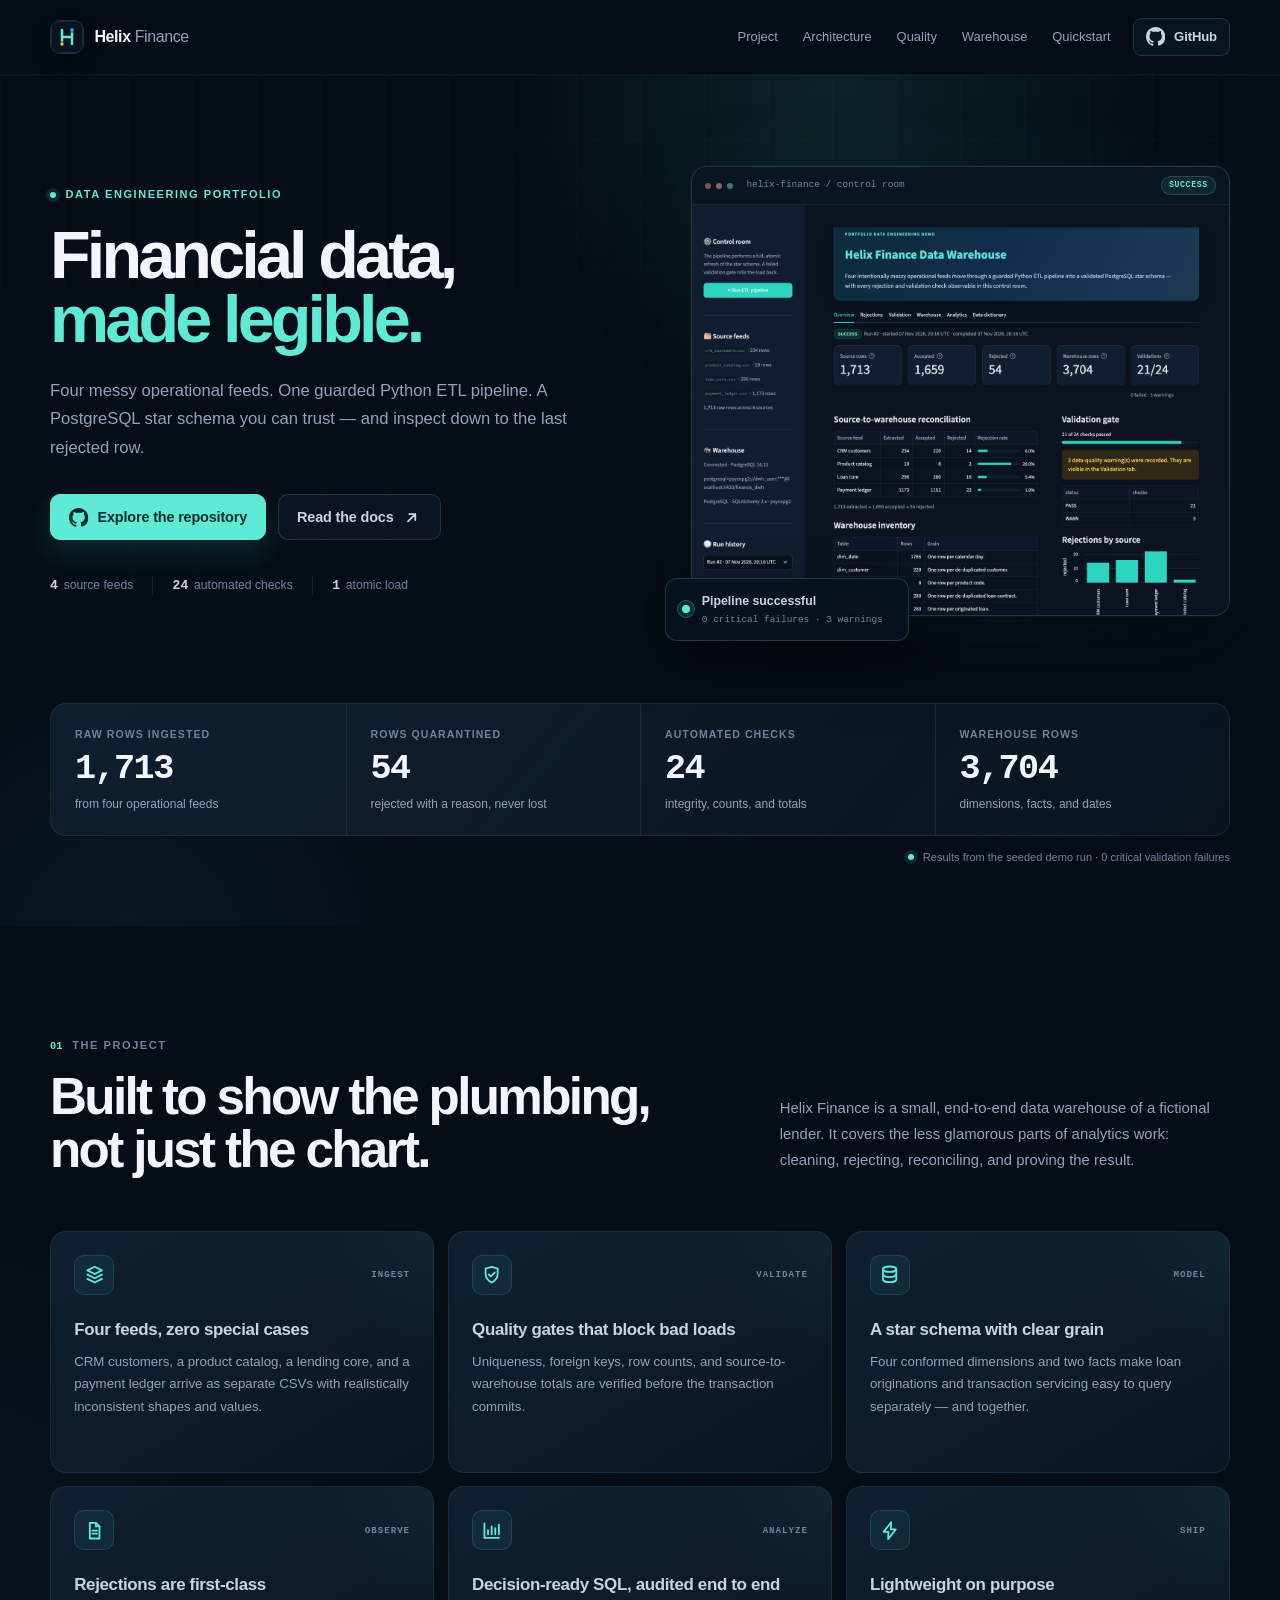
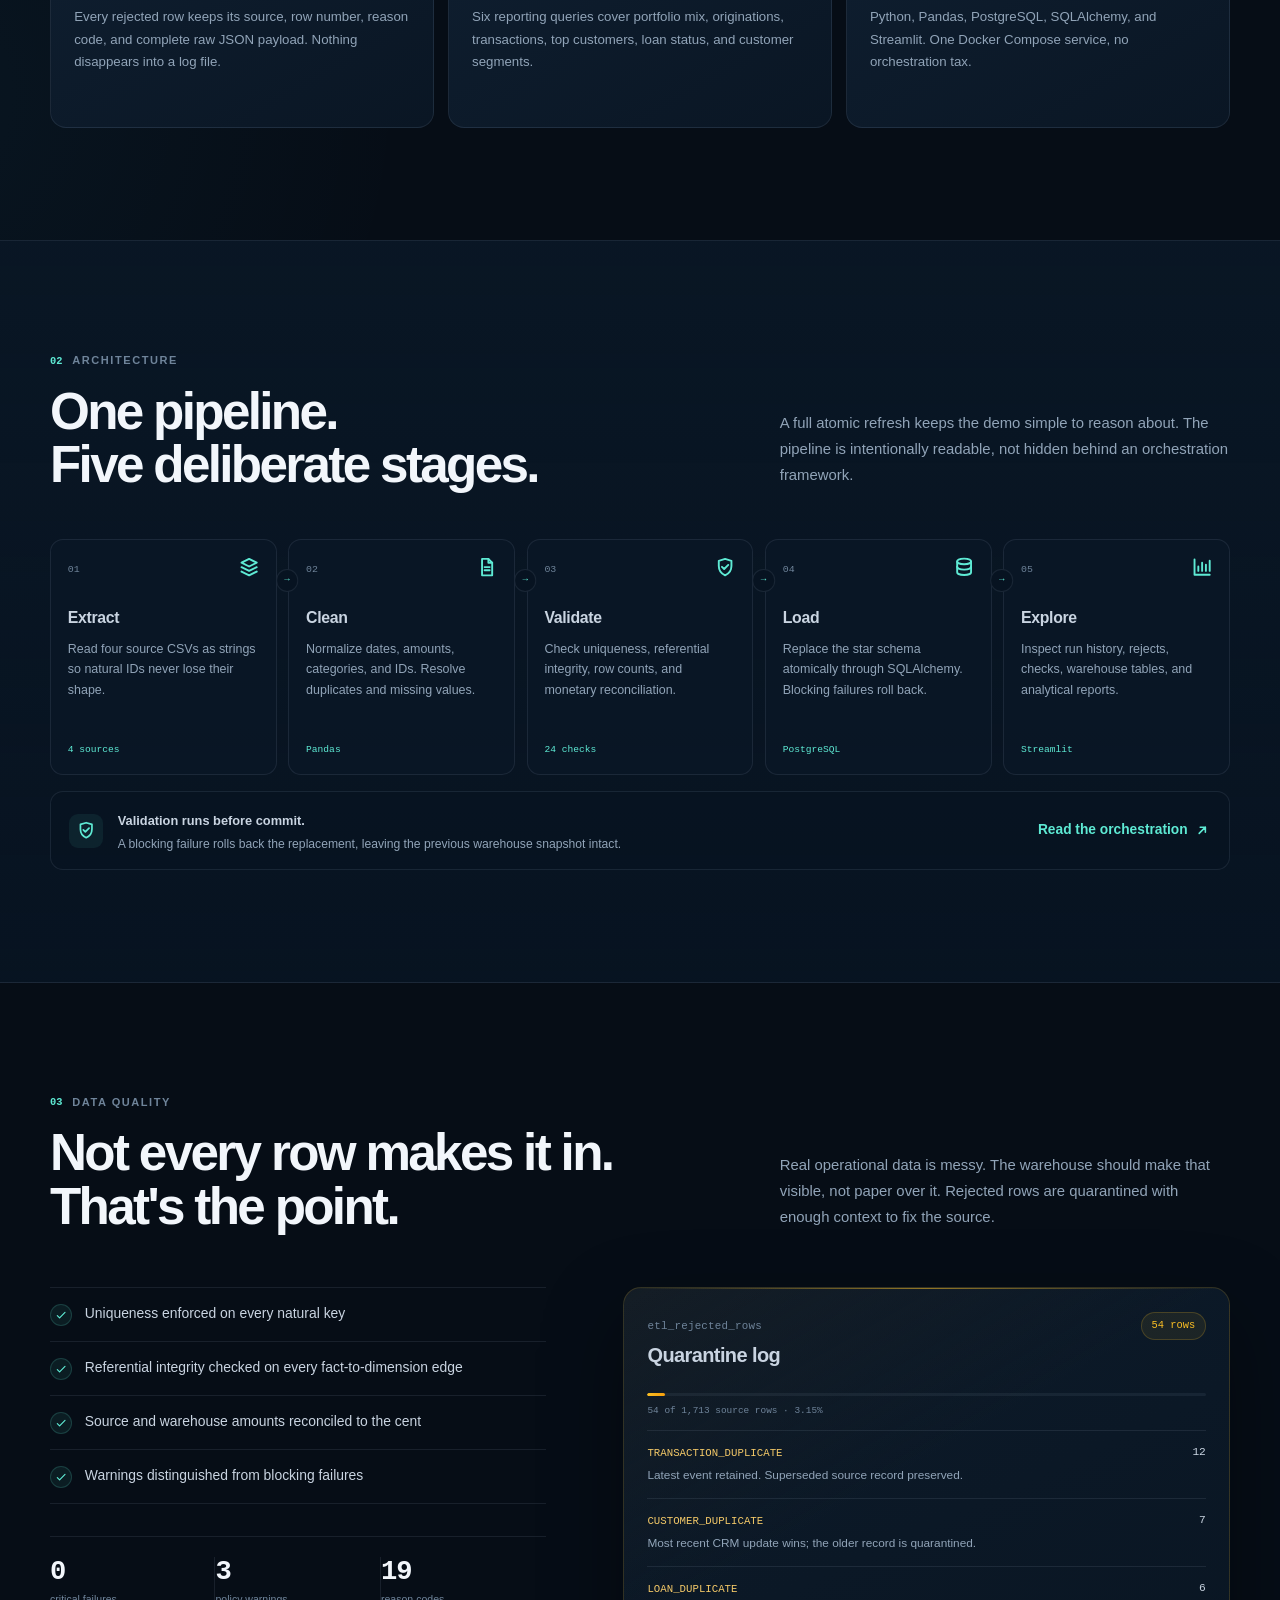
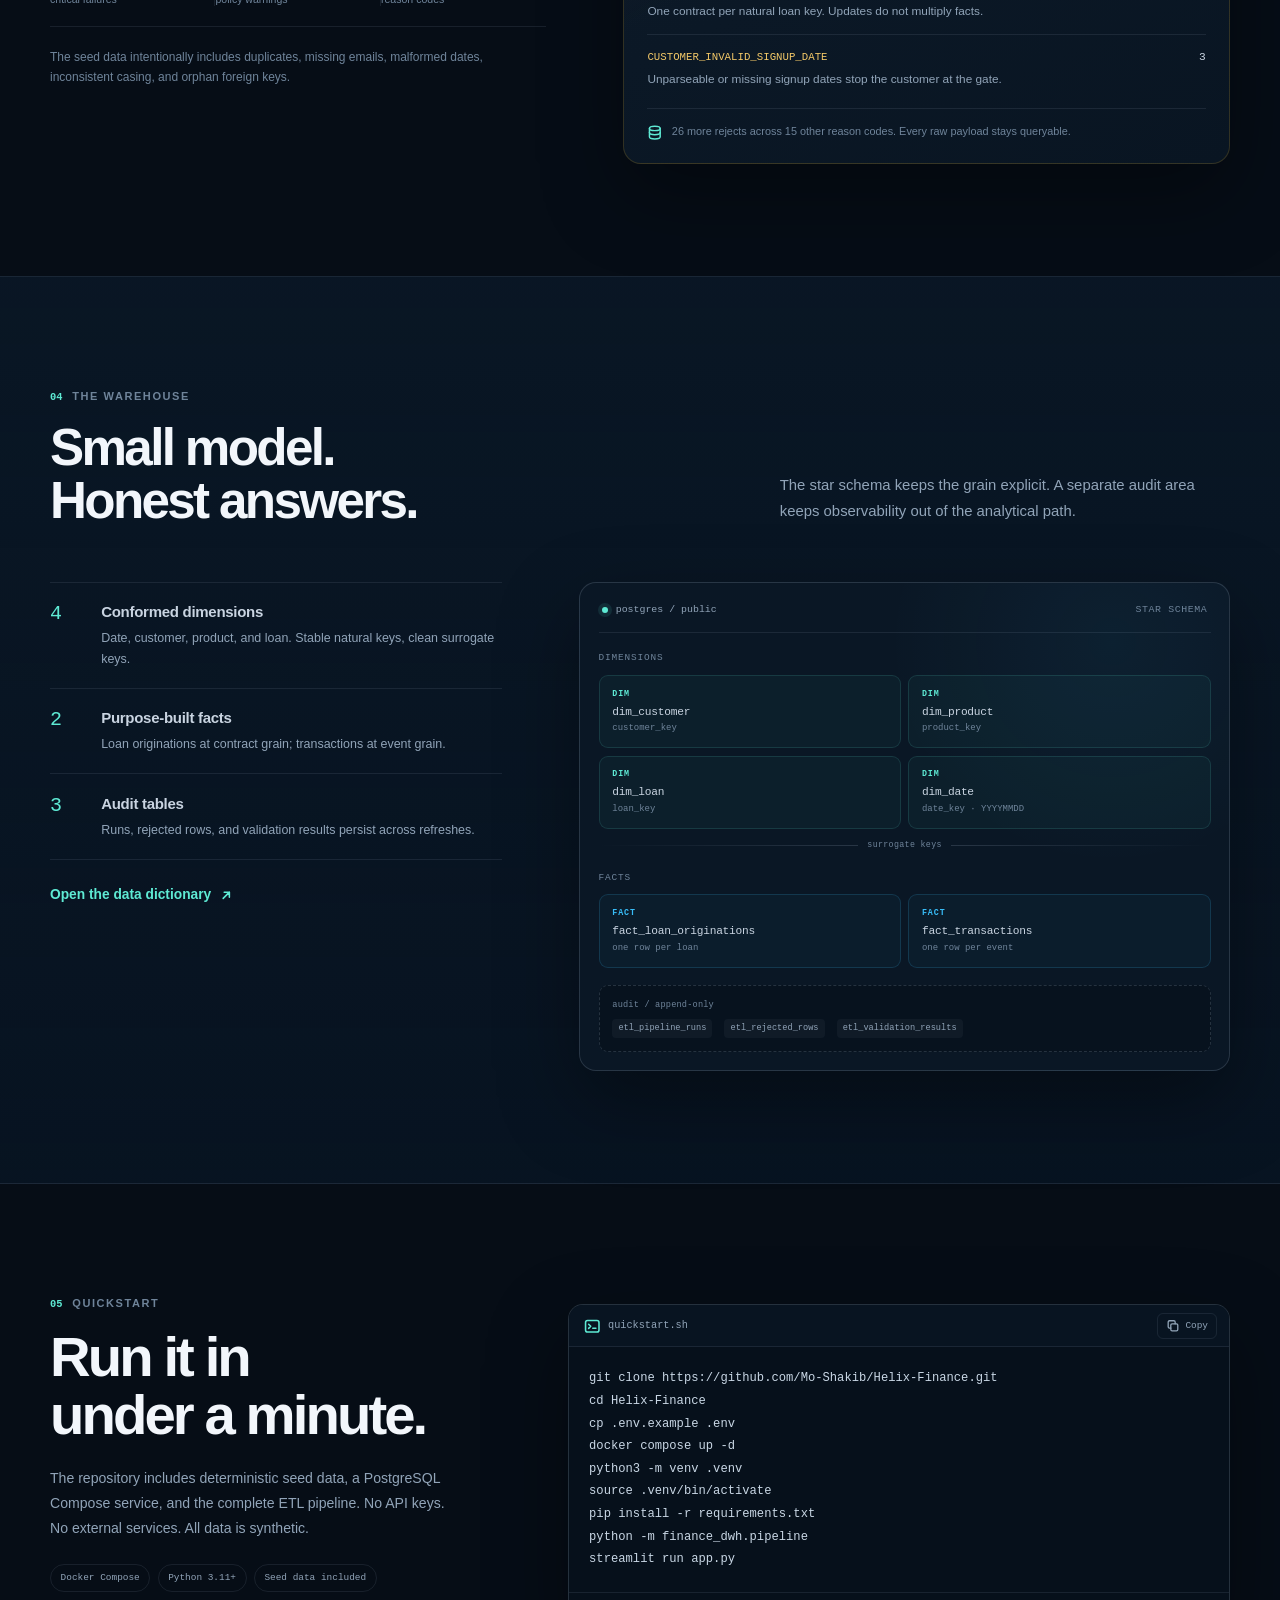
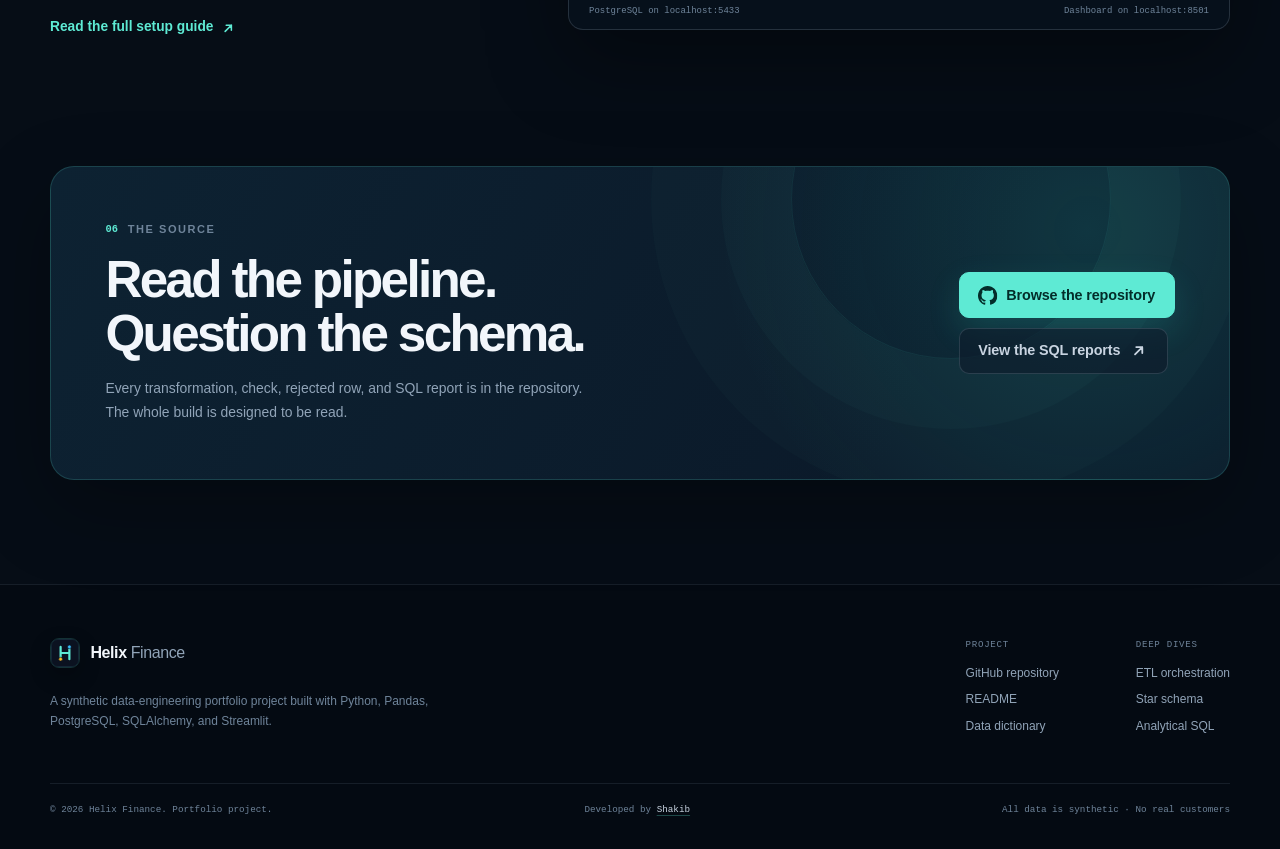
==== commit 32fad6e6: "feat: add Shakib developer credit to landing footer" ====
--- a/landing/index.html
+++ b/landing/index.html
@@ -731,6 +731,12 @@
 
       <div class="container footer__bottom">
         <span>© <span data-current-year>2026</span> Helix Finance. Portfolio project.</span>
+        <span class="footer__credit">
+          Developed by
+          <a href="https://shakibmolla.com/" target="_blank" rel="noopener noreferrer">
+            Shakib<span class="sr-only"> (opens in a new tab)</span>
+          </a>
+        </span>
         <span>All data is synthetic · No real customers</span>
       </div>
     </footer>
--- a/landing/styles.css
+++ b/landing/styles.css
@@ -1628,6 +1628,21 @@
   font-size: 0.58rem;
 }
 
+.footer__credit a {
+  color: var(--text-soft);
+  text-decoration: underline;
+  text-decoration-color: rgba(94, 234, 212, 0.28);
+  text-underline-offset: 3px;
+  transition:
+    color 160ms ease,
+    text-decoration-color 160ms ease;
+}
+
+.footer__credit a:hover {
+  color: var(--teal);
+  text-decoration-color: var(--teal);
+}
+
 /* Not found */
 
 .not-found {
